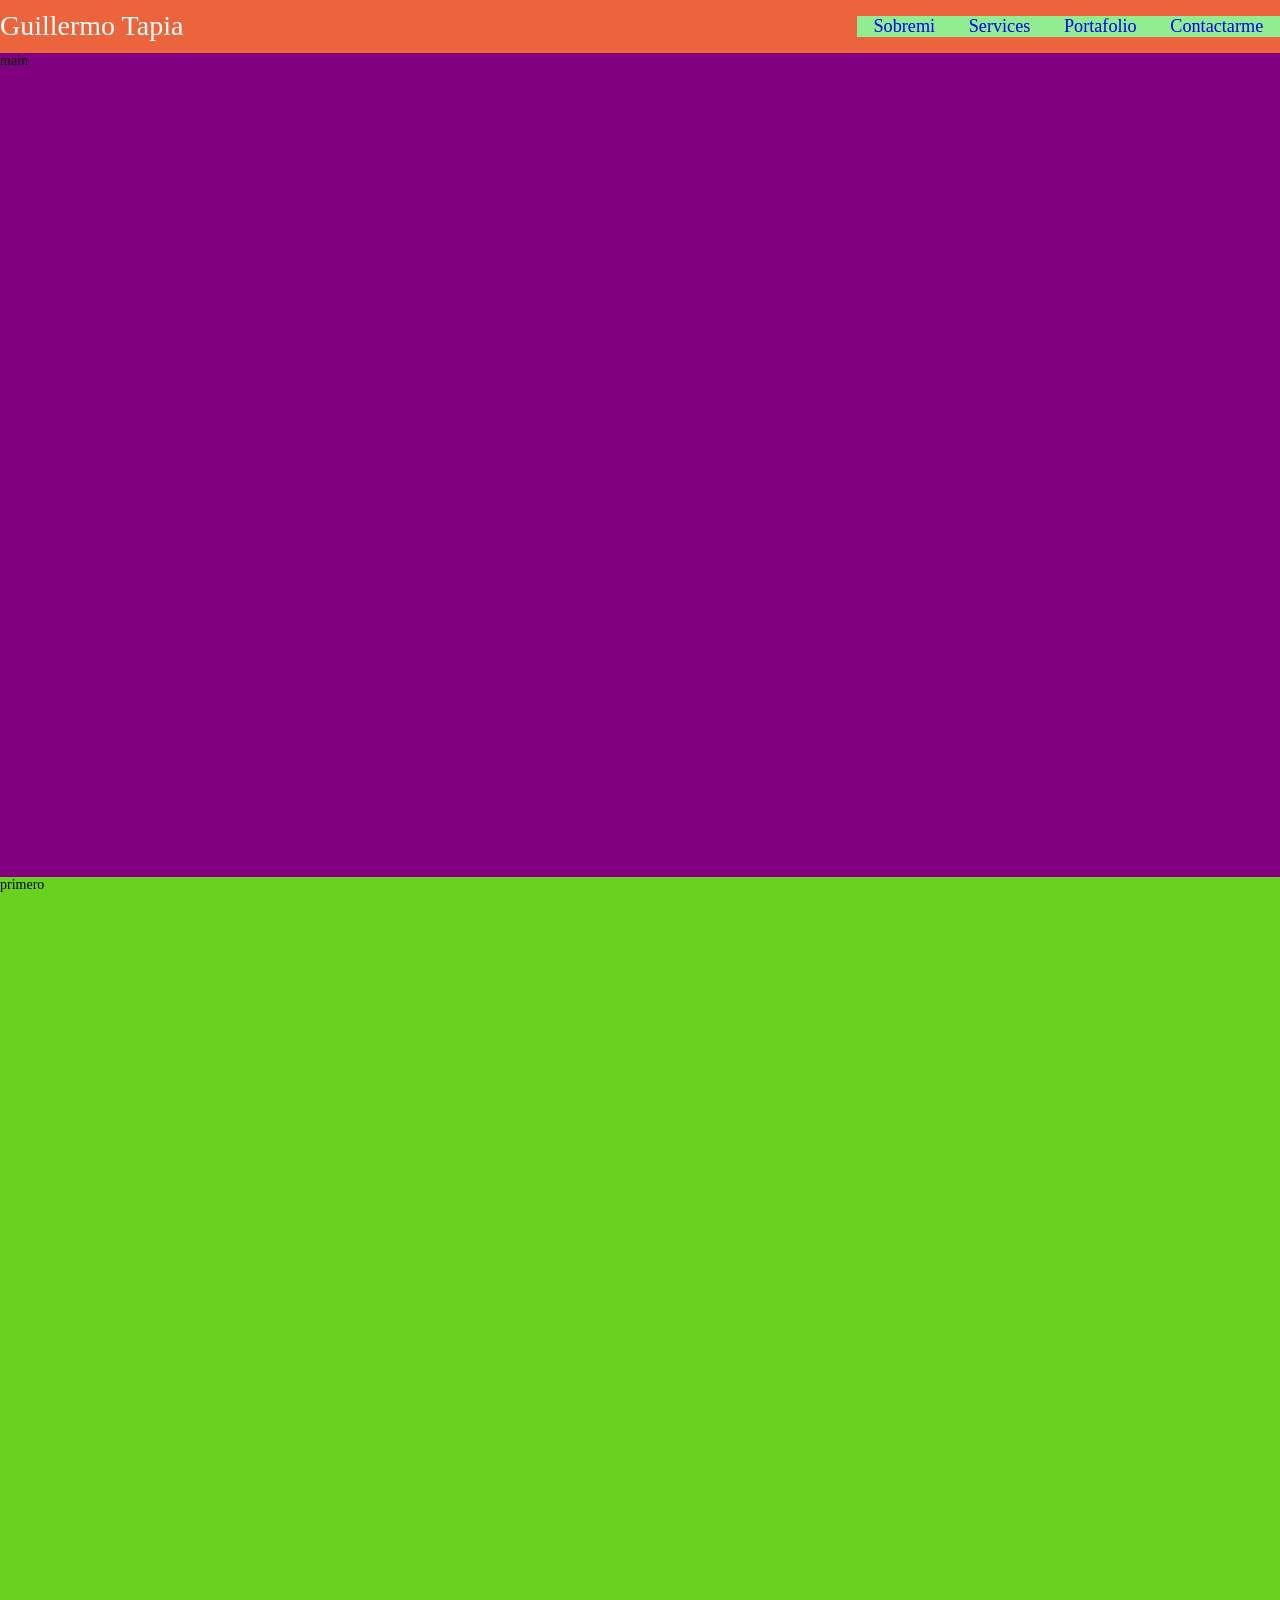
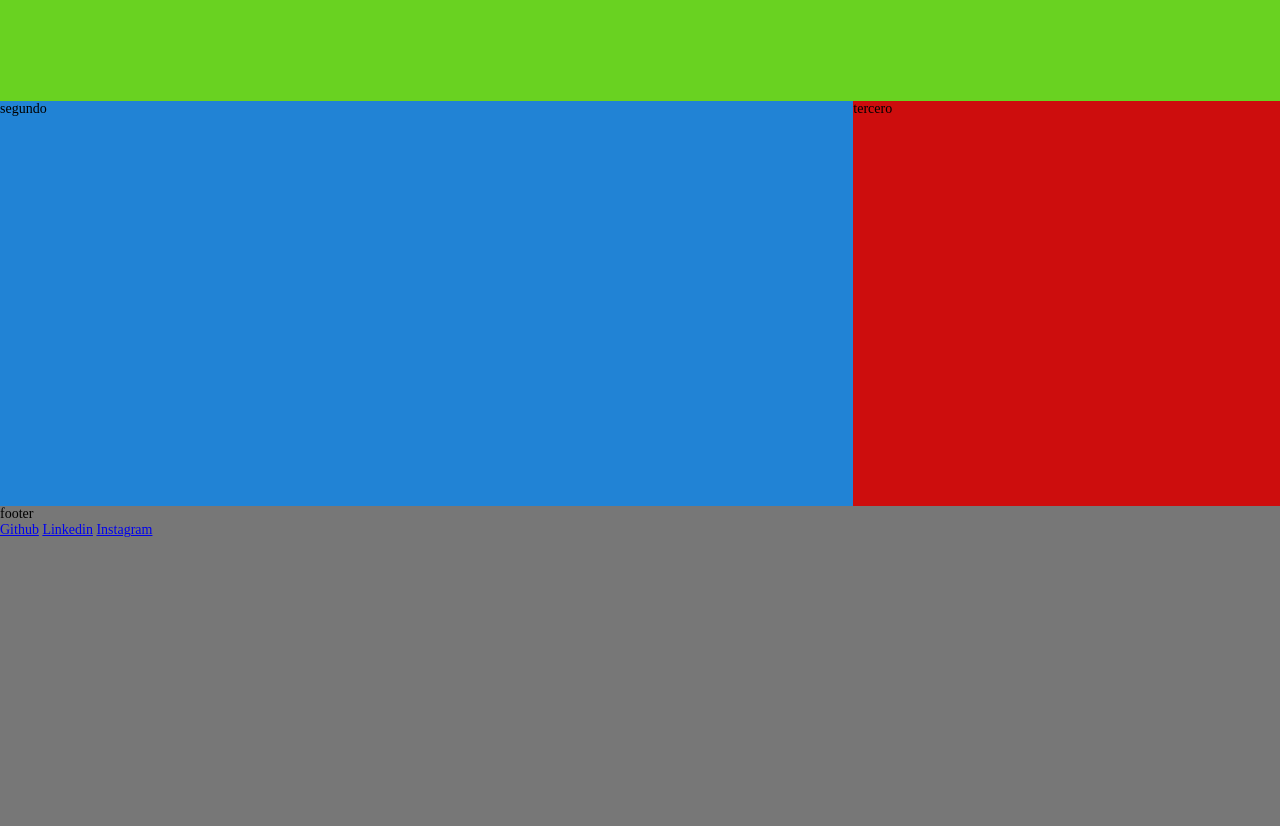
==== index.html @ e945a498 "base del proyecto con una medida de resposive" ====
<!DOCTYPE html>
<html lang="en">
<head>
    <meta charset="UTF-8">
    <meta name="viewport" content="width=device-width, initial-scale=1.0">
    <title>Document</title>
    <link rel="stylesheet" href="estilos.css">
    <link rel="stylesheet" href="https://cdnjs.cloudflare.com/ajax/libs/font-awesome/5.15.1/css/all.min.css">
</head>
<body>
    <div class="contenedor">

        <!--Header-->
        <div class="header general">
            <div class="header__logo">
                <a href="#" class="header__textologo">Guillermo Tapia</a>
            </div>

             <div class="header__toggleMenu">
                <i class="fas fa-bars"></i>
            </div>

            <ul class="header__enlaces">
                <li><a href="#Sobremi">Sobremi</a></li>
                <li><a href="#Services">Services</a></li>
                <li><a href="#Portafolio">Portafolio</a></li>
                <li><a href="#Contactarme">Contactarme</a></li>
            </ul>

          
        </div>
        
        <div class="sidebar" id="sidebar">
            <li><a href="#Sobremi"></a>Sobremi</li>
            <li><a href="#Services"></a>Services</li>
            <li><a href="#Portafolio"></a>Portafolio</li>
            <li><a href="#Contactarme"></a>Contactarme</li>
        </div>

        <!--Main-->
        <div class="main" id="Sobremi">
            main
            <section class="section1">
                <div class="section1__div1">

                </div>
            </section>
            <section class="section2"></section>
            <section class="section3"></section>
        </div>

        <div class="primero" id="Services">primero</div>
        <div class="segundo" id="Portafolio">segundo</div>
        <div class="tercero" id="Contactarme">tercero</div>

        <!--Footer-->
        <div class="footer general futer">
            footer
            <ul class="footer__redesSociales">
                <a href="#">Github</a>
                <a href="#">Linkedin</a>
                <a href="#">Instagram</a>
            </ul>
        </div>

    </div>
    <script src="main.js"></script>
</body>
</html>
---- estilos.css ----
*{
    padding:0;
    margin:0;
    box-sizing: border-box;
    font-size:14px;
}

:root{
    --color1: #0b528a;
    --color2: #dc3b0b ;
    --color3: #292423 ;
}

body{
    min-height:200vh;
    overflow-x: hidden;
    scroll-behavior: smooth;
    position:relative;
}

.contenedor{
    display:grid;
    grid-template-columns:repeat(3,1fr);
    grid-template-rows:3.75rem 91.6vh 91.6vh 45vh;
    /*grid-template-areas: 
    "hd hd hd hd hd hd"
    "mn mn mn mn mn mn"
    "fr fr sg sg tr tr"
    "ft ft ft ft ft ft";*/
    transition:.4s ease;
    position:relative;
}
/*........................Header..........................*/
.header{
    grid-column:1/8;
    background: #ec643b ;
   /*  grid-area:hd; */
    display: flex;
    align-items: center;
    justify-content: space-between;
    position:sticky;
    top:0;
    z-index:2000;
}

.header__logo{
    display: flex;
    align-items: center
}

.header__textologo{
   text-decoration:none;
   color:#fff;
   font-size:2rem;
}

.header__toggleMenu{
    display: flex;
    align-items:center;
    display: none;
} 

.header__enlaces{
    margin-left:5rem;
    background:lightgreen;
    display: flex;
   

}

.header__enlaces li{
    list-style: none;
   padding:0 1.2rem 0 1.2rem;

}

.header__enlaces a{
   text-decoration:none;
   font-size:1.3rem;
}



.header__toggleMenu i{
    font-size:2.34rem;
    

}
.sidebar{
    display:none;
}


/*..............main...............*/

.main{
   /* grid-area:mn; */
   background:purple;
   grid-column:1/4;
   position:relative;

}

.primero{
    /* grid-area:fr; */
    background: #69d221 ;
    grid-column:1/4;

}
.segundo{
   /*  grid-area: sg; */
    background: #2183d5;
    grid-column:1/3;


}
.tercero{
    /* grid-area: tr; */
    background: #cd0d0d ;
    grid-column:3/3;

}

/*........................Footer....................*/
.footer{
  /*   grid-area:ft; */
    background:#0008;
    grid-column:1/4;
    height:320px;
}

/*.................Tamaño 991px..............*/
@media (max-width: 768px){
.contenedor{
    display:grid;
    grid-template-columns:repeat(6,1fr);
    grid-template-rows:repeat(5,1fr);
}


.header__enlaces{
    display:none;
}

.header__enlaces li{
    transition:.3s ease-in;
}

.header__enlaces a{
   text-decoration:none;
   font-size:2rem;
   padding:2rem 0 2rem 0;
}

.header__toggleMenu{
    display: flex;
}

.sidebar{
    background:blue;
    z-index:2000;
    display:block;
    position:fixed;
    height:90%;
    top:2.43rem;
    width:0;
    font-size:2rem;
    transition:.3s ease-in;
    overflow:hidden;
}

.show{
    width:20rem;
}

.main{
    grid-column:1/8;
    
}
.primero{
    grid-column:1/8;
}
.segundo{
    grid-column:1/4;
}
.tercero{
    grid-column:4/8;
}

.footer{
    grid-column:1/8;
}

}
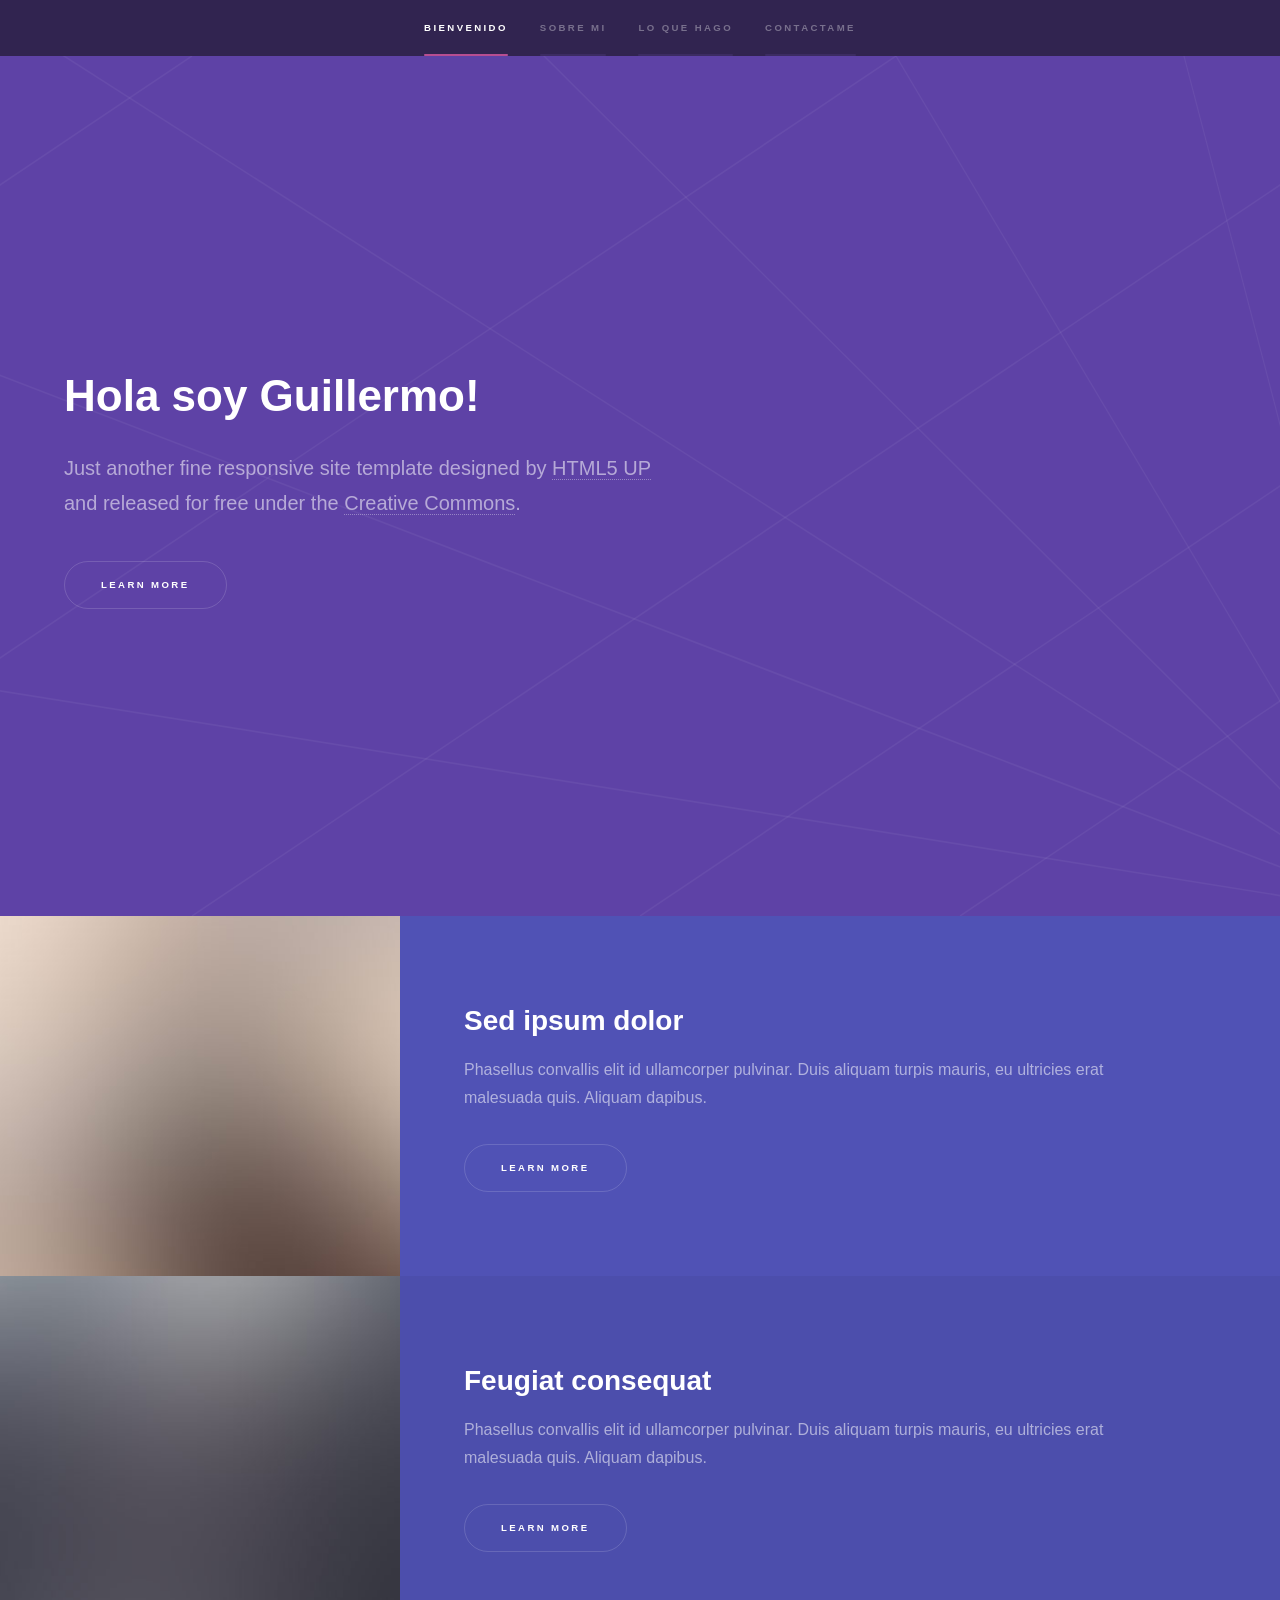
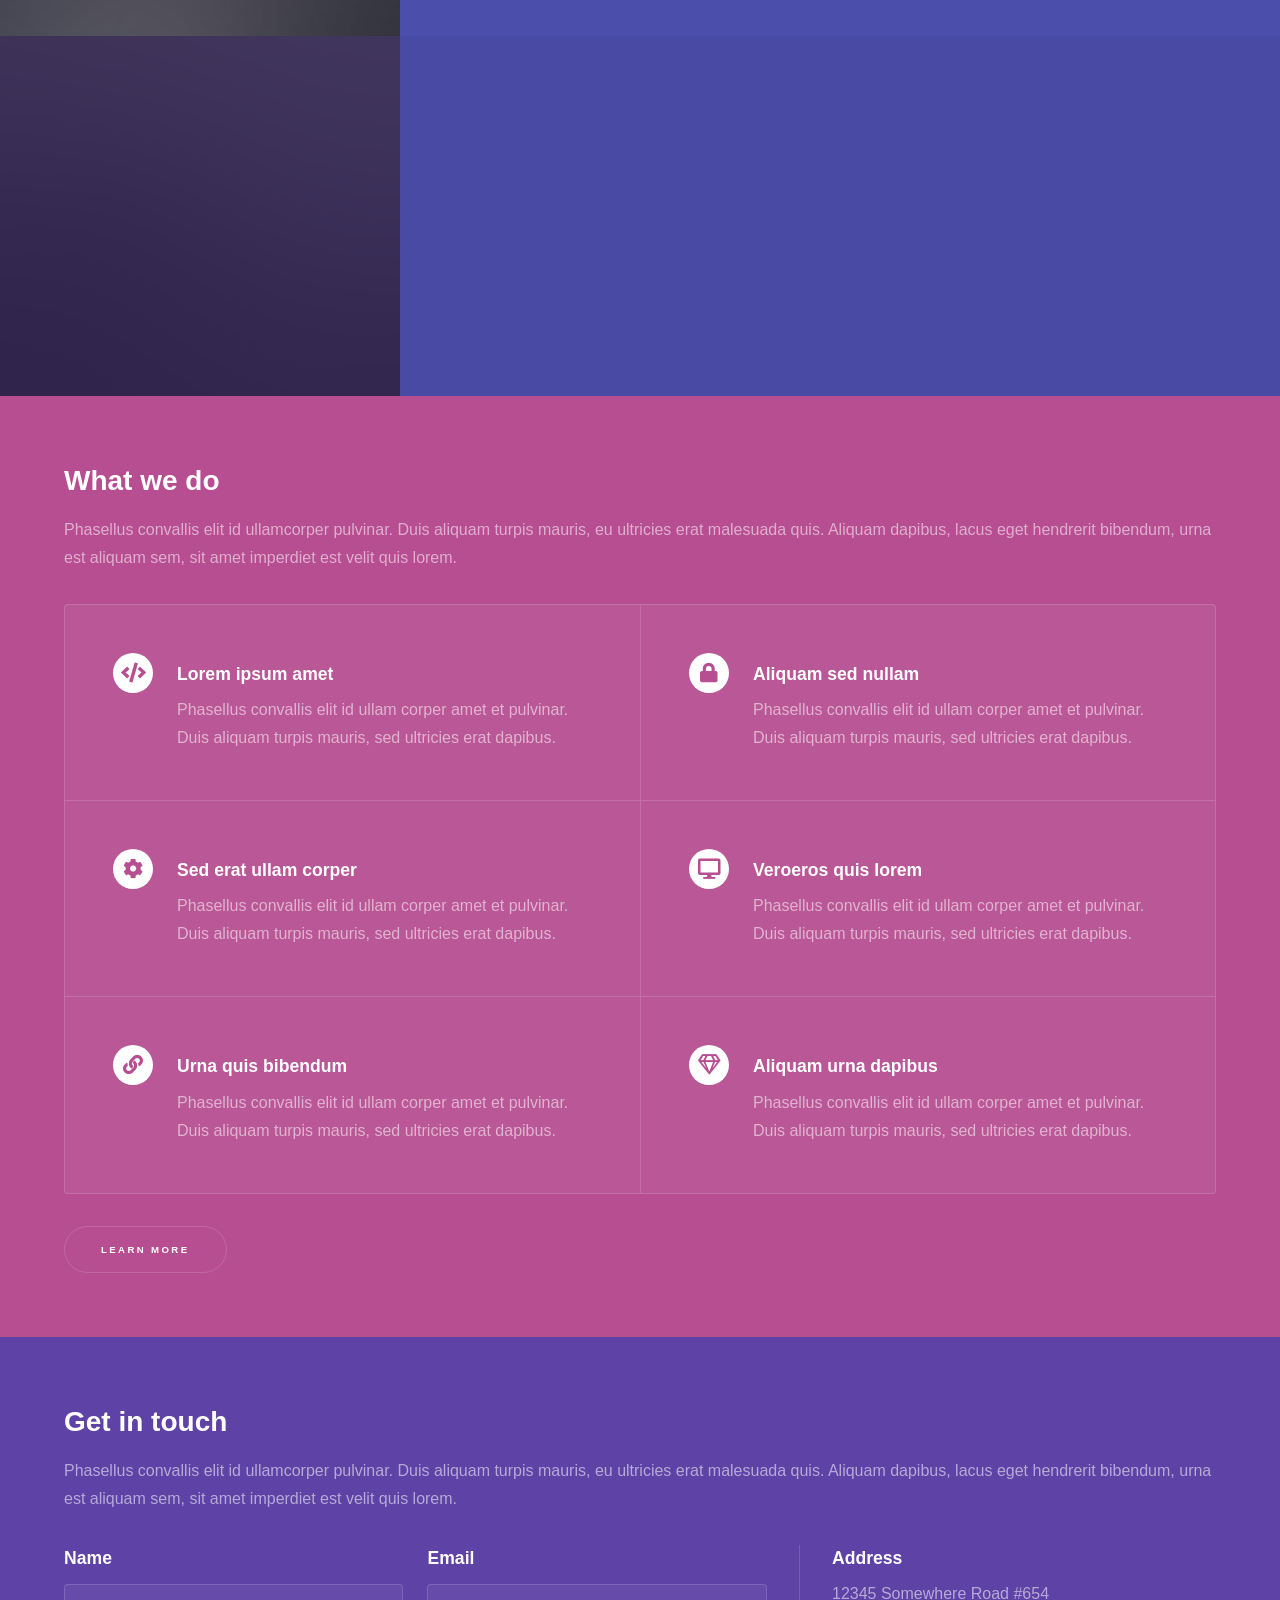
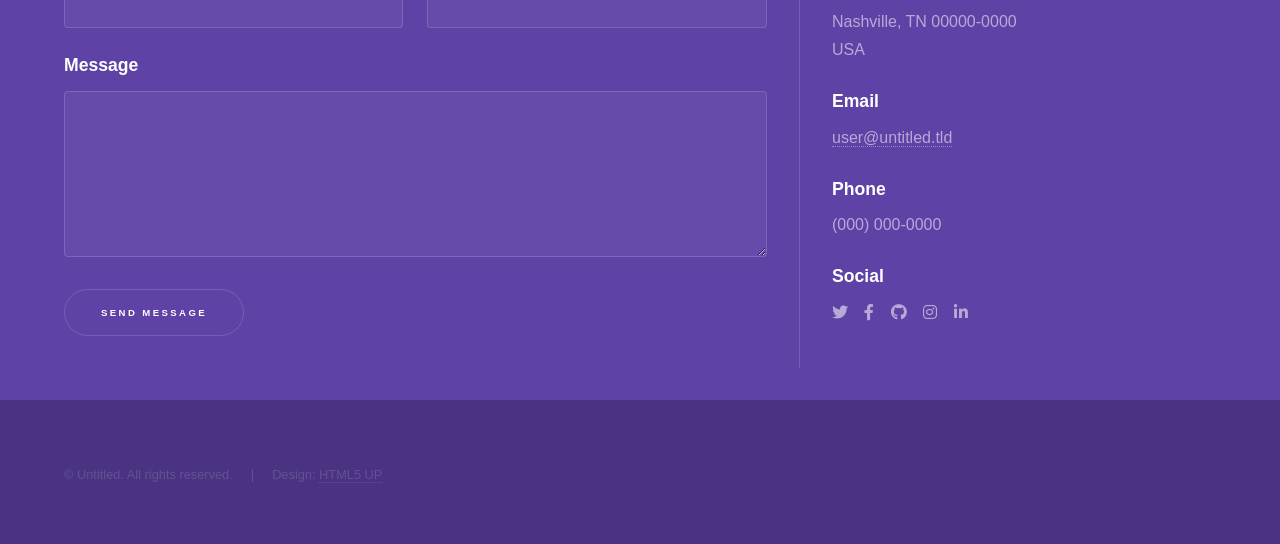
==== commit 0fd646a8: "Primer commit de portafolio" ====
--- a/index.html
+++ b/index.html
@@ -1,69 +1,209 @@
-<!DOCTYPE html>
-<html lang="en">
-<head>
-    <meta charset="UTF-8">
-    <meta name="viewport" content="width=device-width, initial-scale=1.0">
-    <title>Document</title>
-    <link rel="stylesheet" href="estilos.css">
-    <link rel="stylesheet" href="https://cdnjs.cloudflare.com/ajax/libs/font-awesome/5.15.1/css/all.min.css">
-</head>
-<body>
-    <div class="contenedor">
-
-        <!--Header-->
-        <div class="header general">
-            <div class="header__logo">
-                <a href="#" class="header__textologo">Guillermo Tapia</a>
-            </div>
-
-             <div class="header__toggleMenu">
-                <i class="fas fa-bars"></i>
-            </div>
-
-            <ul class="header__enlaces">
-                <li><a href="#Sobremi">Sobremi</a></li>
-                <li><a href="#Services">Services</a></li>
-                <li><a href="#Portafolio">Portafolio</a></li>
-                <li><a href="#Contactarme">Contactarme</a></li>
-            </ul>
-
-          
-        </div>
-        
-        <div class="sidebar" id="sidebar">
-            <li><a href="#Sobremi"></a>Sobremi</li>
-            <li><a href="#Services"></a>Services</li>
-            <li><a href="#Portafolio"></a>Portafolio</li>
-            <li><a href="#Contactarme"></a>Contactarme</li>
-        </div>
-
-        <!--Main-->
-        <div class="main" id="Sobremi">
-            main
-            <section class="section1">
-                <div class="section1__div1">
-
-                </div>
-            </section>
-            <section class="section2"></section>
-            <section class="section3"></section>
-        </div>
-
-        <div class="primero" id="Services">primero</div>
-        <div class="segundo" id="Portafolio">segundo</div>
-        <div class="tercero" id="Contactarme">tercero</div>
-
-        <!--Footer-->
-        <div class="footer general futer">
-            footer
-            <ul class="footer__redesSociales">
-                <a href="#">Github</a>
-                <a href="#">Linkedin</a>
-                <a href="#">Instagram</a>
-            </ul>
-        </div>
-
-    </div>
-    <script src="main.js"></script>
-</body>
+<!DOCTYPE HTML>
+<!--
+	Hyperspace by HTML5 UP
+	html5up.net | @ajlkn
+	Free for personal and commercial use under the CCA 3.0 license (html5up.net/license)
+-->
+<html>
+	<head>
+		<title>Guillermo Tapia Desauguste</title>
+		<meta charset="utf-8" />
+		<meta name="viewport" content="width=device-width, initial-scale=1, user-scalable=no" />
+		<link rel="stylesheet" href="assets/css/main.css" />
+		<noscript><link rel="stylesheet" href="assets/css/noscript.css" /></noscript>
+	</head>
+	<body class="is-preload">
+
+		<!-- Sidebar -->
+			<section id="sidebar">
+				<div class="inner">
+					<nav>
+						<ul>
+							<li><a href="#intro">Bienvenido</a></li>
+							<li><a href="#one">Sobre mi</a></li>
+							<li><a href="#two">Lo que hago</a></li>
+							<li><a href="#three">Contactame</a></li>
+						</ul>
+					</nav>
+				</div>
+			</section>
+
+		<!-- Wrapper -->
+			<div id="wrapper">
+
+				<!-- Intro -->
+					<section id="intro" class="wrapper style1 fullscreen fade-up">
+						<div class="inner">
+							<h1>Hola soy Guillermo!</h1>
+							<p>Just another fine responsive site template designed by <a href="http://html5up.net">HTML5 UP</a><br />
+							and released for free under the <a href="http://html5up.net/license">Creative Commons</a>.</p>
+							<ul class="actions">
+								<li><a href="#one" class="button scrolly">Learn more</a></li>
+							</ul>
+						</div>
+					</section>
+
+				<!-- One -->
+					<section id="one" class="wrapper style2 spotlights">
+						<section>
+							<a href="#" class="image"><img src="images/pic01.jpg" alt="" data-position="center center" /></a>
+							<div class="content">
+								<div class="inner">
+									<h2>Sed ipsum dolor</h2>
+									<p>Phasellus convallis elit id ullamcorper pulvinar. Duis aliquam turpis mauris, eu ultricies erat malesuada quis. Aliquam dapibus.</p>
+									<ul class="actions">
+										<li><a href="generic.html" class="button">Learn more</a></li>
+									</ul>
+								</div>
+							</div>
+						</section>
+						<section>
+							<a href="#" class="image"><img src="images/pic02.jpg" alt="" data-position="top center" /></a>
+							<div class="content">
+								<div class="inner">
+									<h2>Feugiat consequat</h2>
+									<p>Phasellus convallis elit id ullamcorper pulvinar. Duis aliquam turpis mauris, eu ultricies erat malesuada quis. Aliquam dapibus.</p>
+									<ul class="actions">
+										<li><a href="generic.html" class="button">Learn more</a></li>
+									</ul>
+								</div>
+							</div>
+						</section>
+						<section>
+							<a href="#" class="image"><img src="images/pic03.jpg" alt="" data-position="25% 25%" /></a>
+							<div class="content">
+								<div class="inner">
+									<h2>Ultricies aliquam</h2>
+									<p>Phasellus convallis elit id ullamcorper pulvinar. Duis aliquam turpis mauris, eu ultricies erat malesuada quis. Aliquam dapibus.</p>
+									<ul class="actions">
+										<li><a href="generic.html" class="button">Learn more</a></li>
+									</ul>
+								</div>
+							</div>
+						</section>
+					</section>
+
+				<!-- Two -->
+					<section id="two" class="wrapper style3 fade-up">
+						<div class="inner">
+							<h2>What we do</h2>
+							<p>Phasellus convallis elit id ullamcorper pulvinar. Duis aliquam turpis mauris, eu ultricies erat malesuada quis. Aliquam dapibus, lacus eget hendrerit bibendum, urna est aliquam sem, sit amet imperdiet est velit quis lorem.</p>
+							<div class="features">
+								<section>
+									<span class="icon solid major fa-code"></span>
+									<h3>Lorem ipsum amet</h3>
+									<p>Phasellus convallis elit id ullam corper amet et pulvinar. Duis aliquam turpis mauris, sed ultricies erat dapibus.</p>
+								</section>
+								<section>
+									<span class="icon solid major fa-lock"></span>
+									<h3>Aliquam sed nullam</h3>
+									<p>Phasellus convallis elit id ullam corper amet et pulvinar. Duis aliquam turpis mauris, sed ultricies erat dapibus.</p>
+								</section>
+								<section>
+									<span class="icon solid major fa-cog"></span>
+									<h3>Sed erat ullam corper</h3>
+									<p>Phasellus convallis elit id ullam corper amet et pulvinar. Duis aliquam turpis mauris, sed ultricies erat dapibus.</p>
+								</section>
+								<section>
+									<span class="icon solid major fa-desktop"></span>
+									<h3>Veroeros quis lorem</h3>
+									<p>Phasellus convallis elit id ullam corper amet et pulvinar. Duis aliquam turpis mauris, sed ultricies erat dapibus.</p>
+								</section>
+								<section>
+									<span class="icon solid major fa-link"></span>
+									<h3>Urna quis bibendum</h3>
+									<p>Phasellus convallis elit id ullam corper amet et pulvinar. Duis aliquam turpis mauris, sed ultricies erat dapibus.</p>
+								</section>
+								<section>
+									<span class="icon major fa-gem"></span>
+									<h3>Aliquam urna dapibus</h3>
+									<p>Phasellus convallis elit id ullam corper amet et pulvinar. Duis aliquam turpis mauris, sed ultricies erat dapibus.</p>
+								</section>
+							</div>
+							<ul class="actions">
+								<li><a href="generic.html" class="button">Learn more</a></li>
+							</ul>
+						</div>
+					</section>
+
+				<!-- Three -->
+					<section id="three" class="wrapper style1 fade-up">
+						<div class="inner">
+							<h2>Get in touch</h2>
+							<p>Phasellus convallis elit id ullamcorper pulvinar. Duis aliquam turpis mauris, eu ultricies erat malesuada quis. Aliquam dapibus, lacus eget hendrerit bibendum, urna est aliquam sem, sit amet imperdiet est velit quis lorem.</p>
+							<div class="split style1">
+								<section>
+									<form method="post" action="#">
+										<div class="fields">
+											<div class="field half">
+												<label for="name">Name</label>
+												<input type="text" name="name" id="name" />
+											</div>
+											<div class="field half">
+												<label for="email">Email</label>
+												<input type="text" name="email" id="email" />
+											</div>
+											<div class="field">
+												<label for="message">Message</label>
+												<textarea name="message" id="message" rows="5"></textarea>
+											</div>
+										</div>
+										<ul class="actions">
+											<li><a href="" class="button submit">Send Message</a></li>
+										</ul>
+									</form>
+								</section>
+								<section>
+									<ul class="contact">
+										<li>
+											<h3>Address</h3>
+											<span>12345 Somewhere Road #654<br />
+											Nashville, TN 00000-0000<br />
+											USA</span>
+										</li>
+										<li>
+											<h3>Email</h3>
+											<a href="#">user@untitled.tld</a>
+										</li>
+										<li>
+											<h3>Phone</h3>
+											<span>(000) 000-0000</span>
+										</li>
+										<li>
+											<h3>Social</h3>
+											<ul class="icons">
+												<li><a href="#" class="icon brands fa-twitter"><span class="label">Twitter</span></a></li>
+												<li><a href="#" class="icon brands fa-facebook-f"><span class="label">Facebook</span></a></li>
+												<li><a href="#" class="icon brands fa-github"><span class="label">GitHub</span></a></li>
+												<li><a href="#" class="icon brands fa-instagram"><span class="label">Instagram</span></a></li>
+												<li><a href="#" class="icon brands fa-linkedin-in"><span class="label">LinkedIn</span></a></li>
+											</ul>
+										</li>
+									</ul>
+								</section>
+							</div>
+						</div>
+					</section>
+
+			</div>
+
+		<!-- Footer -->
+			<footer id="footer" class="wrapper style1-alt">
+				<div class="inner">
+					<ul class="menu">
+						<li>&copy; Untitled. All rights reserved.</li><li>Design: <a href="http://html5up.net">HTML5 UP</a></li>
+					</ul>
+				</div>
+			</footer>
+
+		<!-- Scripts -->
+			<script src="assets/js/jquery.min.js"></script>
+			<script src="assets/js/jquery.scrollex.min.js"></script>
+			<script src="assets/js/jquery.scrolly.min.js"></script>
+			<script src="assets/js/browser.min.js"></script>
+			<script src="assets/js/breakpoints.min.js"></script>
+			<script src="assets/js/util.js"></script>
+			<script src="assets/js/main.js"></script>
+
+	</body>
 </html>
--- a/assets/css/main.css
+++ b/assets/css/main.css
@@ -0,0 +1,3909 @@
+@import url(fontawesome-all.min.css);
+
+/*
+	Hyperspace by HTML5 UP
+	html5up.net | @ajlkn
+	Free for personal and commercial use under the CCA 3.0 license (html5up.net/license)
+*/
+
+html, body, div, span, applet, object,
+iframe, h1, h2, h3, h4, h5, h6, p, blockquote,
+pre, a, abbr, acronym, address, big, cite,
+code, del, dfn, em, img, ins, kbd, q, s, samp,
+small, strike, strong, sub, sup, tt, var, b,
+u, i, center, dl, dt, dd, ol, ul, li, fieldset,
+form, label, legend, table, caption, tbody,
+tfoot, thead, tr, th, td, article, aside,
+canvas, details, embed, figure, figcaption,
+footer, header, hgroup, menu, nav, output, ruby,
+section, summary, time, mark, audio, video {
+	margin: 0;
+	padding: 0;
+	border: 0;
+	font-size: 100%;
+	font: inherit;
+	vertical-align: baseline;}
+
+article, aside, details, figcaption, figure,
+footer, header, hgroup, menu, nav, section {
+	display: block;}
+
+body {
+	line-height: 1;
+}
+
+ol, ul {
+	list-style: none;
+}
+
+blockquote, q {
+	quotes: none;
+}
+
+	blockquote:before, blockquote:after, q:before, q:after {
+		content: '';
+		content: none;
+	}
+
+table {
+	border-collapse: collapse;
+	border-spacing: 0;
+}
+
+body {
+	-webkit-text-size-adjust: none;
+}
+
+mark {
+	background-color: transparent;
+	color: inherit;
+}
+
+input::-moz-focus-inner {
+	border: 0;
+	padding: 0;
+}
+
+input, select, textarea {
+	-moz-appearance: none;
+	-webkit-appearance: none;
+	-ms-appearance: none;
+	appearance: none;
+}
+
+/* Basic */
+
+	@-ms-viewport {
+		width: device-width;
+	}
+
+	body {
+		-ms-overflow-style: scrollbar;
+	}
+
+	@media screen and (max-width: 480px) {
+
+		html, body {
+			min-width: 320px;
+		}
+
+	}
+
+	html {
+		box-sizing: border-box;
+	}
+
+	*, *:before, *:after {
+		box-sizing: inherit;
+	}
+
+	body {
+		background: #312450;
+	}
+
+		body.is-preload *, body.is-preload *:before, body.is-preload *:after {
+			-moz-animation: none !important;
+			-webkit-animation: none !important;
+			-ms-animation: none !important;
+			animation: none !important;
+			-moz-transition: none !important;
+			-webkit-transition: none !important;
+			-ms-transition: none !important;
+			transition: none !important;
+		}
+
+/* Type */
+
+	body, input, select, textarea {
+		color: rgba(255, 255, 255, 0.55);
+		font-family: Arial, Helvetica, sans-serif;
+		font-size: 16.5pt;
+		font-weight: normal;
+		line-height: 1.75;
+	}
+
+		@media screen and (max-width: 1680px) {
+
+			body, input, select, textarea {
+				font-size: 13pt;
+			}
+
+		}
+
+		@media screen and (max-width: 1280px) {
+
+			body, input, select, textarea {
+				font-size: 12pt;
+			}
+
+		}
+
+		@media screen and (max-width: 360px) {
+
+			body, input, select, textarea {
+				font-size: 11pt;
+			}
+
+		}
+
+	a {
+		-moz-transition: color 0.2s ease, border-bottom-color 0.2s ease;
+		-webkit-transition: color 0.2s ease, border-bottom-color 0.2s ease;
+		-ms-transition: color 0.2s ease, border-bottom-color 0.2s ease;
+		transition: color 0.2s ease, border-bottom-color 0.2s ease;
+		border-bottom: dotted 1px rgba(255, 255, 255, 0.35);
+		color: inherit;
+		text-decoration: none;
+	}
+
+		a:hover {
+			border-bottom-color: transparent;
+			color: #ffffff;
+		}
+
+	strong, b {
+		color: #ffffff;
+		font-weight: bold;
+	}
+
+	em, i {
+		font-style: italic;
+	}
+
+	p {
+		margin: 0 0 2em 0;
+	}
+
+	h1, h2, h3, h4, h5, h6 {
+		color: #ffffff;
+		font-weight: bold;
+		line-height: 1.5;
+		margin: 0 0 0.5em 0;
+	}
+
+		h1 a, h2 a, h3 a, h4 a, h5 a, h6 a {
+			color: inherit;
+			text-decoration: none;
+		}
+
+	h1 {
+		font-size: 2.75em;
+	}
+
+		h1.major {
+			margin: 0 0 1.3em 0;
+			position: relative;
+			padding-bottom: 0.35em;
+		}
+
+			h1.major:after {
+				background-image: -moz-linear-gradient(to right, #5e42a6, #b74e91);
+				background-image: -webkit-linear-gradient(to right, #5e42a6, #b74e91);
+				background-image: -ms-linear-gradient(to right, #5e42a6, #b74e91);
+				background-image: linear-gradient(to right, #5e42a6, #b74e91);
+				-moz-transition: max-width 0.2s ease;
+				-webkit-transition: max-width 0.2s ease;
+				-ms-transition: max-width 0.2s ease;
+				transition: max-width 0.2s ease;
+				border-radius: 0.2em;
+				bottom: 0;
+				content: '';
+				height: 0.05em;
+				position: absolute;
+				right: 0;
+				width: 100%;
+			}
+
+	h2 {
+		font-size: 1.75em;
+	}
+
+	h3 {
+		font-size: 1.1em;
+	}
+
+	h4 {
+		font-size: 1em;
+	}
+
+	h5 {
+		font-size: 0.8em;
+	}
+
+	h6 {
+		font-size: 0.6em;
+	}
+
+	@media screen and (max-width: 736px) {
+
+		h1 {
+			font-size: 2em;
+		}
+
+		h2 {
+			font-size: 1.25em;
+		}
+
+		h3 {
+			font-size: 1em;
+		}
+
+		h4 {
+			font-size: 0.8em;
+		}
+
+		h5 {
+			font-size: 0.6em;
+		}
+
+		h6 {
+			font-size: 0.6em;
+		}
+
+	}
+
+	sub {
+		font-size: 0.8em;
+		position: relative;
+		top: 0.5em;
+	}
+
+	sup {
+		font-size: 0.8em;
+		position: relative;
+		top: -0.5em;
+	}
+
+	blockquote {
+		border-left: solid 4px rgba(255, 255, 255, 0.15);
+		font-style: italic;
+		margin: 0 0 2em 0;
+		padding: 0.5em 0 0.5em 2em;
+	}
+
+	code {
+		background: rgba(255, 255, 255, 0.05);
+		border-radius: 0.25em;
+		border: solid 1px rgba(255, 255, 255, 0.15);
+		font-family: "Courier New", monospace;
+		font-size: 0.9em;
+		margin: 0 0.25em;
+		padding: 0.25em 0.65em;
+	}
+
+	pre {
+		-webkit-overflow-scrolling: touch;
+		font-family: "Courier New", monospace;
+		font-size: 0.9em;
+		margin: 0 0 2em 0;
+	}
+
+		pre code {
+			display: block;
+			line-height: 1.75em;
+			padding: 1em 1.5em;
+			overflow-x: auto;
+		}
+
+	hr {
+		border: 0;
+		border-bottom: solid 1px rgba(255, 255, 255, 0.15);
+		margin: 2em 0;
+	}
+
+		hr.major {
+			margin: 3em 0;
+		}
+
+	.align-left {
+		text-align: left;
+	}
+
+	.align-center {
+		text-align: center;
+	}
+
+	.align-right {
+		text-align: right;
+	}
+
+/* Row */
+
+	.row {
+		display: flex;
+		flex-wrap: wrap;
+		box-sizing: border-box;
+		align-items: stretch;
+	}
+
+		.row > * {
+			box-sizing: border-box;
+		}
+
+		.row.gtr-uniform > * > :last-child {
+			margin-bottom: 0;
+		}
+
+		.row.aln-left {
+			justify-content: flex-start;
+		}
+
+		.row.aln-center {
+			justify-content: center;
+		}
+
+		.row.aln-right {
+			justify-content: flex-end;
+		}
+
+		.row.aln-top {
+			align-items: flex-start;
+		}
+
+		.row.aln-middle {
+			align-items: center;
+		}
+
+		.row.aln-bottom {
+			align-items: flex-end;
+		}
+
+		.row > .imp {
+			order: -1;
+		}
+
+		.row > .col-1 {
+			width: 8.33333%;
+		}
+
+		.row > .off-1 {
+			margin-left: 8.33333%;
+		}
+
+		.row > .col-2 {
+			width: 16.66667%;
+		}
+
+		.row > .off-2 {
+			margin-left: 16.66667%;
+		}
+
+		.row > .col-3 {
+			width: 25%;
+		}
+
+		.row > .off-3 {
+			margin-left: 25%;
+		}
+
+		.row > .col-4 {
+			width: 33.33333%;
+		}
+
+		.row > .off-4 {
+			margin-left: 33.33333%;
+		}
+
+		.row > .col-5 {
+			width: 41.66667%;
+		}
+
+		.row > .off-5 {
+			margin-left: 41.66667%;
+		}
+
+		.row > .col-6 {
+			width: 50%;
+		}
+
+		.row > .off-6 {
+			margin-left: 50%;
+		}
+
+		.row > .col-7 {
+			width: 58.33333%;
+		}
+
+		.row > .off-7 {
+			margin-left: 58.33333%;
+		}
+
+		.row > .col-8 {
+			width: 66.66667%;
+		}
+
+		.row > .off-8 {
+			margin-left: 66.66667%;
+		}
+
+		.row > .col-9 {
+			width: 75%;
+		}
+
+		.row > .off-9 {
+			margin-left: 75%;
+		}
+
+		.row > .col-10 {
+			width: 83.33333%;
+		}
+
+		.row > .off-10 {
+			margin-left: 83.33333%;
+		}
+
+		.row > .col-11 {
+			width: 91.66667%;
+		}
+
+		.row > .off-11 {
+			margin-left: 91.66667%;
+		}
+
+		.row > .col-12 {
+			width: 100%;
+		}
+
+		.row > .off-12 {
+			margin-left: 100%;
+		}
+
+		.row.gtr-0 {
+			margin-top: 0;
+			margin-left: 0em;
+		}
+
+			.row.gtr-0 > * {
+				padding: 0 0 0 0em;
+			}
+
+			.row.gtr-0.gtr-uniform {
+				margin-top: 0em;
+			}
+
+				.row.gtr-0.gtr-uniform > * {
+					padding-top: 0em;
+				}
+
+		.row.gtr-25 {
+			margin-top: 0;
+			margin-left: -0.375em;
+		}
+
+			.row.gtr-25 > * {
+				padding: 0 0 0 0.375em;
+			}
+
+			.row.gtr-25.gtr-uniform {
+				margin-top: -0.375em;
+			}
+
+				.row.gtr-25.gtr-uniform > * {
+					padding-top: 0.375em;
+				}
+
+		.row.gtr-50 {
+			margin-top: 0;
+			margin-left: -0.75em;
+		}
+
+			.row.gtr-50 > * {
+				padding: 0 0 0 0.75em;
+			}
+
+			.row.gtr-50.gtr-uniform {
+				margin-top: -0.75em;
+			}
+
+				.row.gtr-50.gtr-uniform > * {
+					padding-top: 0.75em;
+				}
+
+		.row {
+			margin-top: 0;
+			margin-left: -1.5em;
+		}
+
+			.row > * {
+				padding: 0 0 0 1.5em;
+			}
+
+			.row.gtr-uniform {
+				margin-top: -1.5em;
+			}
+
+				.row.gtr-uniform > * {
+					padding-top: 1.5em;
+				}
+
+		.row.gtr-150 {
+			margin-top: 0;
+			margin-left: -2.25em;
+		}
+
+			.row.gtr-150 > * {
+				padding: 0 0 0 2.25em;
+			}
+
+			.row.gtr-150.gtr-uniform {
+				margin-top: -2.25em;
+			}
+
+				.row.gtr-150.gtr-uniform > * {
+					padding-top: 2.25em;
+				}
+
+		.row.gtr-200 {
+			margin-top: 0;
+			margin-left: -3em;
+		}
+
+			.row.gtr-200 > * {
+				padding: 0 0 0 3em;
+			}
+
+			.row.gtr-200.gtr-uniform {
+				margin-top: -3em;
+			}
+
+				.row.gtr-200.gtr-uniform > * {
+					padding-top: 3em;
+				}
+
+		@media screen and (max-width: 1680px) {
+
+			.row {
+				display: flex;
+				flex-wrap: wrap;
+				box-sizing: border-box;
+				align-items: stretch;
+			}
+
+				.row > * {
+					box-sizing: border-box;
+				}
+
+				.row.gtr-uniform > * > :last-child {
+					margin-bottom: 0;
+				}
+
+				.row.aln-left {
+					justify-content: flex-start;
+				}
+
+				.row.aln-center {
+					justify-content: center;
+				}
+
+				.row.aln-right {
+					justify-content: flex-end;
+				}
+
+				.row.aln-top {
+					align-items: flex-start;
+				}
+
+				.row.aln-middle {
+					align-items: center;
+				}
+
+				.row.aln-bottom {
+					align-items: flex-end;
+				}
+
+				.row > .imp-xlarge {
+					order: -1;
+				}
+
+				.row > .col-1-xlarge {
+					width: 8.33333%;
+				}
+
+				.row > .off-1-xlarge {
+					margin-left: 8.33333%;
+				}
+
+				.row > .col-2-xlarge {
+					width: 16.66667%;
+				}
+
+				.row > .off-2-xlarge {
+					margin-left: 16.66667%;
+				}
+
+				.row > .col-3-xlarge {
+					width: 25%;
+				}
+
+				.row > .off-3-xlarge {
+					margin-left: 25%;
+				}
+
+				.row > .col-4-xlarge {
+					width: 33.33333%;
+				}
+
+				.row > .off-4-xlarge {
+					margin-left: 33.33333%;
+				}
+
+				.row > .col-5-xlarge {
+					width: 41.66667%;
+				}
+
+				.row > .off-5-xlarge {
+					margin-left: 41.66667%;
+				}
+
+				.row > .col-6-xlarge {
+					width: 50%;
+				}
+
+				.row > .off-6-xlarge {
+					margin-left: 50%;
+				}
+
+				.row > .col-7-xlarge {
+					width: 58.33333%;
+				}
+
+				.row > .off-7-xlarge {
+					margin-left: 58.33333%;
+				}
+
+				.row > .col-8-xlarge {
+					width: 66.66667%;
+				}
+
+				.row > .off-8-xlarge {
+					margin-left: 66.66667%;
+				}
+
+				.row > .col-9-xlarge {
+					width: 75%;
+				}
+
+				.row > .off-9-xlarge {
+					margin-left: 75%;
+				}
+
+				.row > .col-10-xlarge {
+					width: 83.33333%;
+				}
+
+				.row > .off-10-xlarge {
+					margin-left: 83.33333%;
+				}
+
+				.row > .col-11-xlarge {
+					width: 91.66667%;
+				}
+
+				.row > .off-11-xlarge {
+					margin-left: 91.66667%;
+				}
+
+				.row > .col-12-xlarge {
+					width: 100%;
+				}
+
+				.row > .off-12-xlarge {
+					margin-left: 100%;
+				}
+
+				.row.gtr-0 {
+					margin-top: 0;
+					margin-left: 0em;
+				}
+
+					.row.gtr-0 > * {
+						padding: 0 0 0 0em;
+					}
+
+					.row.gtr-0.gtr-uniform {
+						margin-top: 0em;
+					}
+
+						.row.gtr-0.gtr-uniform > * {
+							padding-top: 0em;
+						}
+
+				.row.gtr-25 {
+					margin-top: 0;
+					margin-left: -0.375em;
+				}
+
+					.row.gtr-25 > * {
+						padding: 0 0 0 0.375em;
+					}
+
+					.row.gtr-25.gtr-uniform {
+						margin-top: -0.375em;
+					}
+
+						.row.gtr-25.gtr-uniform > * {
+							padding-top: 0.375em;
+						}
+
+				.row.gtr-50 {
+					margin-top: 0;
+					margin-left: -0.75em;
+				}
+
+					.row.gtr-50 > * {
+						padding: 0 0 0 0.75em;
+					}
+
+					.row.gtr-50.gtr-uniform {
+						margin-top: -0.75em;
+					}
+
+						.row.gtr-50.gtr-uniform > * {
+							padding-top: 0.75em;
+						}
+
+				.row {
+					margin-top: 0;
+					margin-left: -1.5em;
+				}
+
+					.row > * {
+						padding: 0 0 0 1.5em;
+					}
+
+					.row.gtr-uniform {
+						margin-top: -1.5em;
+					}
+
+						.row.gtr-uniform > * {
+							padding-top: 1.5em;
+						}
+
+				.row.gtr-150 {
+					margin-top: 0;
+					margin-left: -2.25em;
+				}
+
+					.row.gtr-150 > * {
+						padding: 0 0 0 2.25em;
+					}
+
+					.row.gtr-150.gtr-uniform {
+						margin-top: -2.25em;
+					}
+
+						.row.gtr-150.gtr-uniform > * {
+							padding-top: 2.25em;
+						}
+
+				.row.gtr-200 {
+					margin-top: 0;
+					margin-left: -3em;
+				}
+
+					.row.gtr-200 > * {
+						padding: 0 0 0 3em;
+					}
+
+					.row.gtr-200.gtr-uniform {
+						margin-top: -3em;
+					}
+
+						.row.gtr-200.gtr-uniform > * {
+							padding-top: 3em;
+						}
+
+		}
+
+		@media screen and (max-width: 1280px) {
+
+			.row {
+				display: flex;
+				flex-wrap: wrap;
+				box-sizing: border-box;
+				align-items: stretch;
+			}
+
+				.row > * {
+					box-sizing: border-box;
+				}
+
+				.row.gtr-uniform > * > :last-child {
+					margin-bottom: 0;
+				}
+
+				.row.aln-left {
+					justify-content: flex-start;
+				}
+
+				.row.aln-center {
+					justify-content: center;
+				}
+
+				.row.aln-right {
+					justify-content: flex-end;
+				}
+
+				.row.aln-top {
+					align-items: flex-start;
+				}
+
+				.row.aln-middle {
+					align-items: center;
+				}
+
+				.row.aln-bottom {
+					align-items: flex-end;
+				}
+
+				.row > .imp-large {
+					order: -1;
+				}
+
+				.row > .col-1-large {
+					width: 8.33333%;
+				}
+
+				.row > .off-1-large {
+					margin-left: 8.33333%;
+				}
+
+				.row > .col-2-large {
+					width: 16.66667%;
+				}
+
+				.row > .off-2-large {
+					margin-left: 16.66667%;
+				}
+
+				.row > .col-3-large {
+					width: 25%;
+				}
+
+				.row > .off-3-large {
+					margin-left: 25%;
+				}
+
+				.row > .col-4-large {
+					width: 33.33333%;
+				}
+
+				.row > .off-4-large {
+					margin-left: 33.33333%;
+				}
+
+				.row > .col-5-large {
+					width: 41.66667%;
+				}
+
+				.row > .off-5-large {
+					margin-left: 41.66667%;
+				}
+
+				.row > .col-6-large {
+					width: 50%;
+				}
+
+				.row > .off-6-large {
+					margin-left: 50%;
+				}
+
+				.row > .col-7-large {
+					width: 58.33333%;
+				}
+
+				.row > .off-7-large {
+					margin-left: 58.33333%;
+				}
+
+				.row > .col-8-large {
+					width: 66.66667%;
+				}
+
+				.row > .off-8-large {
+					margin-left: 66.66667%;
+				}
+
+				.row > .col-9-large {
+					width: 75%;
+				}
+
+				.row > .off-9-large {
+					margin-left: 75%;
+				}
+
+				.row > .col-10-large {
+					width: 83.33333%;
+				}
+
+				.row > .off-10-large {
+					margin-left: 83.33333%;
+				}
+
+				.row > .col-11-large {
+					width: 91.66667%;
+				}
+
+				.row > .off-11-large {
+					margin-left: 91.66667%;
+				}
+
+				.row > .col-12-large {
+					width: 100%;
+				}
+
+				.row > .off-12-large {
+					margin-left: 100%;
+				}
+
+				.row.gtr-0 {
+					margin-top: 0;
+					margin-left: 0em;
+				}
+
+					.row.gtr-0 > * {
+						padding: 0 0 0 0em;
+					}
+
+					.row.gtr-0.gtr-uniform {
+						margin-top: 0em;
+					}
+
+						.row.gtr-0.gtr-uniform > * {
+							padding-top: 0em;
+						}
+
+				.row.gtr-25 {
+					margin-top: 0;
+					margin-left: -0.375em;
+				}
+
+					.row.gtr-25 > * {
+						padding: 0 0 0 0.375em;
+					}
+
+					.row.gtr-25.gtr-uniform {
+						margin-top: -0.375em;
+					}
+
+						.row.gtr-25.gtr-uniform > * {
+							padding-top: 0.375em;
+						}
+
+				.row.gtr-50 {
+					margin-top: 0;
+					margin-left: -0.75em;
+				}
+
+					.row.gtr-50 > * {
+						padding: 0 0 0 0.75em;
+					}
+
+					.row.gtr-50.gtr-uniform {
+						margin-top: -0.75em;
+					}
+
+						.row.gtr-50.gtr-uniform > * {
+							padding-top: 0.75em;
+						}
+
+				.row {
+					margin-top: 0;
+					margin-left: -1.5em;
+				}
+
+					.row > * {
+						padding: 0 0 0 1.5em;
+					}
+
+					.row.gtr-uniform {
+						margin-top: -1.5em;
+					}
+
+						.row.gtr-uniform > * {
+							padding-top: 1.5em;
+						}
+
+				.row.gtr-150 {
+					margin-top: 0;
+					margin-left: -2.25em;
+				}
+
+					.row.gtr-150 > * {
+						padding: 0 0 0 2.25em;
+					}
+
+					.row.gtr-150.gtr-uniform {
+						margin-top: -2.25em;
+					}
+
+						.row.gtr-150.gtr-uniform > * {
+							padding-top: 2.25em;
+						}
+
+				.row.gtr-200 {
+					margin-top: 0;
+					margin-left: -3em;
+				}
+
+					.row.gtr-200 > * {
+						padding: 0 0 0 3em;
+					}
+
+					.row.gtr-200.gtr-uniform {
+						margin-top: -3em;
+					}
+
+						.row.gtr-200.gtr-uniform > * {
+							padding-top: 3em;
+						}
+
+		}
+
+		@media screen and (max-width: 980px) {
+
+			.row {
+				display: flex;
+				flex-wrap: wrap;
+				box-sizing: border-box;
+				align-items: stretch;
+			}
+
+				.row > * {
+					box-sizing: border-box;
+				}
+
+				.row.gtr-uniform > * > :last-child {
+					margin-bottom: 0;
+				}
+
+				.row.aln-left {
+					justify-content: flex-start;
+				}
+
+				.row.aln-center {
+					justify-content: center;
+				}
+
+				.row.aln-right {
+					justify-content: flex-end;
+				}
+
+				.row.aln-top {
+					align-items: flex-start;
+				}
+
+				.row.aln-middle {
+					align-items: center;
+				}
+
+				.row.aln-bottom {
+					align-items: flex-end;
+				}
+
+				.row > .imp-medium {
+					order: -1;
+				}
+
+				.row > .col-1-medium {
+					width: 8.33333%;
+				}
+
+				.row > .off-1-medium {
+					margin-left: 8.33333%;
+				}
+
+				.row > .col-2-medium {
+					width: 16.66667%;
+				}
+
+				.row > .off-2-medium {
+					margin-left: 16.66667%;
+				}
+
+				.row > .col-3-medium {
+					width: 25%;
+				}
+
+				.row > .off-3-medium {
+					margin-left: 25%;
+				}
+
+				.row > .col-4-medium {
+					width: 33.33333%;
+				}
+
+				.row > .off-4-medium {
+					margin-left: 33.33333%;
+				}
+
+				.row > .col-5-medium {
+					width: 41.66667%;
+				}
+
+				.row > .off-5-medium {
+					margin-left: 41.66667%;
+				}
+
+				.row > .col-6-medium {
+					width: 50%;
+				}
+
+				.row > .off-6-medium {
+					margin-left: 50%;
+				}
+
+				.row > .col-7-medium {
+					width: 58.33333%;
+				}
+
+				.row > .off-7-medium {
+					margin-left: 58.33333%;
+				}
+
+				.row > .col-8-medium {
+					width: 66.66667%;
+				}
+
+				.row > .off-8-medium {
+					margin-left: 66.66667%;
+				}
+
+				.row > .col-9-medium {
+					width: 75%;
+				}
+
+				.row > .off-9-medium {
+					margin-left: 75%;
+				}
+
+				.row > .col-10-medium {
+					width: 83.33333%;
+				}
+
+				.row > .off-10-medium {
+					margin-left: 83.33333%;
+				}
+
+				.row > .col-11-medium {
+					width: 91.66667%;
+				}
+
+				.row > .off-11-medium {
+					margin-left: 91.66667%;
+				}
+
+				.row > .col-12-medium {
+					width: 100%;
+				}
+
+				.row > .off-12-medium {
+					margin-left: 100%;
+				}
+
+				.row.gtr-0 {
+					margin-top: 0;
+					margin-left: 0em;
+				}
+
+					.row.gtr-0 > * {
+						padding: 0 0 0 0em;
+					}
+
+					.row.gtr-0.gtr-uniform {
+						margin-top: 0em;
+					}
+
+						.row.gtr-0.gtr-uniform > * {
+							padding-top: 0em;
+						}
+
+				.row.gtr-25 {
+					margin-top: 0;
+					margin-left: -0.375em;
+				}
+
+					.row.gtr-25 > * {
+						padding: 0 0 0 0.375em;
+					}
+
+					.row.gtr-25.gtr-uniform {
+						margin-top: -0.375em;
+					}
+
+						.row.gtr-25.gtr-uniform > * {
+							padding-top: 0.375em;
+						}
+
+				.row.gtr-50 {
+					margin-top: 0;
+					margin-left: -0.75em;
+				}
+
+					.row.gtr-50 > * {
+						padding: 0 0 0 0.75em;
+					}
+
+					.row.gtr-50.gtr-uniform {
+						margin-top: -0.75em;
+					}
+
+						.row.gtr-50.gtr-uniform > * {
+							padding-top: 0.75em;
+						}
+
+				.row {
+					margin-top: 0;
+					margin-left: -1.5em;
+				}
+
+					.row > * {
+						padding: 0 0 0 1.5em;
+					}
+
+					.row.gtr-uniform {
+						margin-top: -1.5em;
+					}
+
+						.row.gtr-uniform > * {
+							padding-top: 1.5em;
+						}
+
+				.row.gtr-150 {
+					margin-top: 0;
+					margin-left: -2.25em;
+				}
+
+					.row.gtr-150 > * {
+						padding: 0 0 0 2.25em;
+					}
+
+					.row.gtr-150.gtr-uniform {
+						margin-top: -2.25em;
+					}
+
+						.row.gtr-150.gtr-uniform > * {
+							padding-top: 2.25em;
+						}
+
+				.row.gtr-200 {
+					margin-top: 0;
+					margin-left: -3em;
+				}
+
+					.row.gtr-200 > * {
+						padding: 0 0 0 3em;
+					}
+
+					.row.gtr-200.gtr-uniform {
+						margin-top: -3em;
+					}
+
+						.row.gtr-200.gtr-uniform > * {
+							padding-top: 3em;
+						}
+
+		}
+
+		@media screen and (max-width: 736px) {
+
+			.row {
+				display: flex;
+				flex-wrap: wrap;
+				box-sizing: border-box;
+				align-items: stretch;
+			}
+
+				.row > * {
+					box-sizing: border-box;
+				}
+
+				.row.gtr-uniform > * > :last-child {
+					margin-bottom: 0;
+				}
+
+				.row.aln-left {
+					justify-content: flex-start;
+				}
+
+				.row.aln-center {
+					justify-content: center;
+				}
+
+				.row.aln-right {
+					justify-content: flex-end;
+				}
+
+				.row.aln-top {
+					align-items: flex-start;
+				}
+
+				.row.aln-middle {
+					align-items: center;
+				}
+
+				.row.aln-bottom {
+					align-items: flex-end;
+				}
+
+				.row > .imp-small {
+					order: -1;
+				}
+
+				.row > .col-1-small {
+					width: 8.33333%;
+				}
+
+				.row > .off-1-small {
+					margin-left: 8.33333%;
+				}
+
+				.row > .col-2-small {
+					width: 16.66667%;
+				}
+
+				.row > .off-2-small {
+					margin-left: 16.66667%;
+				}
+
+				.row > .col-3-small {
+					width: 25%;
+				}
+
+				.row > .off-3-small {
+					margin-left: 25%;
+				}
+
+				.row > .col-4-small {
+					width: 33.33333%;
+				}
+
+				.row > .off-4-small {
+					margin-left: 33.33333%;
+				}
+
+				.row > .col-5-small {
+					width: 41.66667%;
+				}
+
+				.row > .off-5-small {
+					margin-left: 41.66667%;
+				}
+
+				.row > .col-6-small {
+					width: 50%;
+				}
+
+				.row > .off-6-small {
+					margin-left: 50%;
+				}
+
+				.row > .col-7-small {
+					width: 58.33333%;
+				}
+
+				.row > .off-7-small {
+					margin-left: 58.33333%;
+				}
+
+				.row > .col-8-small {
+					width: 66.66667%;
+				}
+
+				.row > .off-8-small {
+					margin-left: 66.66667%;
+				}
+
+				.row > .col-9-small {
+					width: 75%;
+				}
+
+				.row > .off-9-small {
+					margin-left: 75%;
+				}
+
+				.row > .col-10-small {
+					width: 83.33333%;
+				}
+
+				.row > .off-10-small {
+					margin-left: 83.33333%;
+				}
+
+				.row > .col-11-small {
+					width: 91.66667%;
+				}
+
+				.row > .off-11-small {
+					margin-left: 91.66667%;
+				}
+
+				.row > .col-12-small {
+					width: 100%;
+				}
+
+				.row > .off-12-small {
+					margin-left: 100%;
+				}
+
+				.row.gtr-0 {
+					margin-top: 0;
+					margin-left: 0em;
+				}
+
+					.row.gtr-0 > * {
+						padding: 0 0 0 0em;
+					}
+
+					.row.gtr-0.gtr-uniform {
+						margin-top: 0em;
+					}
+
+						.row.gtr-0.gtr-uniform > * {
+							padding-top: 0em;
+						}
+
+				.row.gtr-25 {
+					margin-top: 0;
+					margin-left: -0.375em;
+				}
+
+					.row.gtr-25 > * {
+						padding: 0 0 0 0.375em;
+					}
+
+					.row.gtr-25.gtr-uniform {
+						margin-top: -0.375em;
+					}
+
+						.row.gtr-25.gtr-uniform > * {
+							padding-top: 0.375em;
+						}
+
+				.row.gtr-50 {
+					margin-top: 0;
+					margin-left: -0.75em;
+				}
+
+					.row.gtr-50 > * {
+						padding: 0 0 0 0.75em;
+					}
+
+					.row.gtr-50.gtr-uniform {
+						margin-top: -0.75em;
+					}
+
+						.row.gtr-50.gtr-uniform > * {
+							padding-top: 0.75em;
+						}
+
+				.row {
+					margin-top: 0;
+					margin-left: -1.5em;
+				}
+
+					.row > * {
+						padding: 0 0 0 1.5em;
+					}
+
+					.row.gtr-uniform {
+						margin-top: -1.5em;
+					}
+
+						.row.gtr-uniform > * {
+							padding-top: 1.5em;
+						}
+
+				.row.gtr-150 {
+					margin-top: 0;
+					margin-left: -2.25em;
+				}
+
+					.row.gtr-150 > * {
+						padding: 0 0 0 2.25em;
+					}
+
+					.row.gtr-150.gtr-uniform {
+						margin-top: -2.25em;
+					}
+
+						.row.gtr-150.gtr-uniform > * {
+							padding-top: 2.25em;
+						}
+
+				.row.gtr-200 {
+					margin-top: 0;
+					margin-left: -3em;
+				}
+
+					.row.gtr-200 > * {
+						padding: 0 0 0 3em;
+					}
+
+					.row.gtr-200.gtr-uniform {
+						margin-top: -3em;
+					}
+
+						.row.gtr-200.gtr-uniform > * {
+							padding-top: 3em;
+						}
+
+		}
+
+		@media screen and (max-width: 480px) {
+
+			.row {
+				display: flex;
+				flex-wrap: wrap;
+				box-sizing: border-box;
+				align-items: stretch;
+			}
+
+				.row > * {
+					box-sizing: border-box;
+				}
+
+				.row.gtr-uniform > * > :last-child {
+					margin-bottom: 0;
+				}
+
+				.row.aln-left {
+					justify-content: flex-start;
+				}
+
+				.row.aln-center {
+					justify-content: center;
+				}
+
+				.row.aln-right {
+					justify-content: flex-end;
+				}
+
+				.row.aln-top {
+					align-items: flex-start;
+				}
+
+				.row.aln-middle {
+					align-items: center;
+				}
+
+				.row.aln-bottom {
+					align-items: flex-end;
+				}
+
+				.row > .imp-xsmall {
+					order: -1;
+				}
+
+				.row > .col-1-xsmall {
+					width: 8.33333%;
+				}
+
+				.row > .off-1-xsmall {
+					margin-left: 8.33333%;
+				}
+
+				.row > .col-2-xsmall {
+					width: 16.66667%;
+				}
+
+				.row > .off-2-xsmall {
+					margin-left: 16.66667%;
+				}
+
+				.row > .col-3-xsmall {
+					width: 25%;
+				}
+
+				.row > .off-3-xsmall {
+					margin-left: 25%;
+				}
+
+				.row > .col-4-xsmall {
+					width: 33.33333%;
+				}
+
+				.row > .off-4-xsmall {
+					margin-left: 33.33333%;
+				}
+
+				.row > .col-5-xsmall {
+					width: 41.66667%;
+				}
+
+				.row > .off-5-xsmall {
+					margin-left: 41.66667%;
+				}
+
+				.row > .col-6-xsmall {
+					width: 50%;
+				}
+
+				.row > .off-6-xsmall {
+					margin-left: 50%;
+				}
+
+				.row > .col-7-xsmall {
+					width: 58.33333%;
+				}
+
+				.row > .off-7-xsmall {
+					margin-left: 58.33333%;
+				}
+
+				.row > .col-8-xsmall {
+					width: 66.66667%;
+				}
+
+				.row > .off-8-xsmall {
+					margin-left: 66.66667%;
+				}
+
+				.row > .col-9-xsmall {
+					width: 75%;
+				}
+
+				.row > .off-9-xsmall {
+					margin-left: 75%;
+				}
+
+				.row > .col-10-xsmall {
+					width: 83.33333%;
+				}
+
+				.row > .off-10-xsmall {
+					margin-left: 83.33333%;
+				}
+
+				.row > .col-11-xsmall {
+					width: 91.66667%;
+				}
+
+				.row > .off-11-xsmall {
+					margin-left: 91.66667%;
+				}
+
+				.row > .col-12-xsmall {
+					width: 100%;
+				}
+
+				.row > .off-12-xsmall {
+					margin-left: 100%;
+				}
+
+				.row.gtr-0 {
+					margin-top: 0;
+					margin-left: 0em;
+				}
+
+					.row.gtr-0 > * {
+						padding: 0 0 0 0em;
+					}
+
+					.row.gtr-0.gtr-uniform {
+						margin-top: 0em;
+					}
+
+						.row.gtr-0.gtr-uniform > * {
+							padding-top: 0em;
+						}
+
+				.row.gtr-25 {
+					margin-top: 0;
+					margin-left: -0.375em;
+				}
+
+					.row.gtr-25 > * {
+						padding: 0 0 0 0.375em;
+					}
+
+					.row.gtr-25.gtr-uniform {
+						margin-top: -0.375em;
+					}
+
+						.row.gtr-25.gtr-uniform > * {
+							padding-top: 0.375em;
+						}
+
+				.row.gtr-50 {
+					margin-top: 0;
+					margin-left: -0.75em;
+				}
+
+					.row.gtr-50 > * {
+						padding: 0 0 0 0.75em;
+					}
+
+					.row.gtr-50.gtr-uniform {
+						margin-top: -0.75em;
+					}
+
+						.row.gtr-50.gtr-uniform > * {
+							padding-top: 0.75em;
+						}
+
+				.row {
+					margin-top: 0;
+					margin-left: -1.5em;
+				}
+
+					.row > * {
+						padding: 0 0 0 1.5em;
+					}
+
+					.row.gtr-uniform {
+						margin-top: -1.5em;
+					}
+
+						.row.gtr-uniform > * {
+							padding-top: 1.5em;
+						}
+
+				.row.gtr-150 {
+					margin-top: 0;
+					margin-left: -2.25em;
+				}
+
+					.row.gtr-150 > * {
+						padding: 0 0 0 2.25em;
+					}
+
+					.row.gtr-150.gtr-uniform {
+						margin-top: -2.25em;
+					}
+
+						.row.gtr-150.gtr-uniform > * {
+							padding-top: 2.25em;
+						}
+
+				.row.gtr-200 {
+					margin-top: 0;
+					margin-left: -3em;
+				}
+
+					.row.gtr-200 > * {
+						padding: 0 0 0 3em;
+					}
+
+					.row.gtr-200.gtr-uniform {
+						margin-top: -3em;
+					}
+
+						.row.gtr-200.gtr-uniform > * {
+							padding-top: 3em;
+						}
+
+		}
+
+/* Box */
+
+	.box {
+		border-radius: 0.25em;
+		border: solid 1px rgba(255, 255, 255, 0.15);
+		margin-bottom: 2em;
+		padding: 1.5em;
+	}
+
+		.box > :last-child,
+		.box > :last-child > :last-child,
+		.box > :last-child > :last-child > :last-child {
+			margin-bottom: 0;
+		}
+
+		.box.alt {
+			border: 0;
+			border-radius: 0;
+			padding: 0;
+		}
+
+/* Button */
+
+	input[type="submit"],
+	input[type="reset"],
+	input[type="button"],
+	button,
+	.button {
+		-moz-appearance: none;
+		-webkit-appearance: none;
+		-ms-appearance: none;
+		appearance: none;
+		-moz-transition: border-color 0.2s ease;
+		-webkit-transition: border-color 0.2s ease;
+		-ms-transition: border-color 0.2s ease;
+		transition: border-color 0.2s ease;
+		background-color: transparent;
+		border: solid 1px !important;
+		border-color: rgba(255, 255, 255, 0.15) !important;
+		border-radius: 3em;
+		color: #ffffff !important;
+		cursor: pointer;
+		display: inline-block;
+		font-size: 0.6em;
+		font-weight: bold;
+		height: calc(4.75em + 2px);
+		letter-spacing: 0.25em;
+		line-height: 4.75em;
+		outline: 0;
+		padding: 0 3.75em;
+		position: relative;
+		text-align: center;
+		text-decoration: none;
+		text-transform: uppercase;
+		white-space: nowrap;
+	}
+
+		input[type="submit"]:after,
+		input[type="reset"]:after,
+		input[type="button"]:after,
+		button:after,
+		.button:after {
+			-moz-transform: scale(0.25);
+			-webkit-transform: scale(0.25);
+			-ms-transform: scale(0.25);
+			transform: scale(0.25);
+			pointer-events: none;
+			-moz-transition: opacity 0.2s ease, -moz-transform 0.2s ease;
+			-webkit-transition: opacity 0.2s ease, -webkit-transform 0.2s ease;
+			-ms-transition: opacity 0.2s ease, -ms-transform 0.2s ease;
+			transition: opacity 0.2s ease, transform 0.2s ease;
+			background: #ffffff;
+			border-radius: 3em;
+			content: '';
+			height: 100%;
+			left: 0;
+			opacity: 0;
+			position: absolute;
+			top: 0;
+			width: 100%;
+		}
+
+		input[type="submit"].icon:before,
+		input[type="reset"].icon:before,
+		input[type="button"].icon:before,
+		button.icon:before,
+		.button.icon:before {
+			margin-right: 0.75em;
+		}
+
+		input[type="submit"].fit,
+		input[type="reset"].fit,
+		input[type="button"].fit,
+		button.fit,
+		.button.fit {
+			width: 100%;
+		}
+
+		input[type="submit"].small,
+		input[type="reset"].small,
+		input[type="button"].small,
+		button.small,
+		.button.small {
+			font-size: 0.4em;
+		}
+
+		input[type="submit"].large,
+		input[type="reset"].large,
+		input[type="button"].large,
+		button.large,
+		.button.large {
+			font-size: 0.8em;
+		}
+
+		input[type="submit"].primary,
+		input[type="reset"].primary,
+		input[type="button"].primary,
+		button.primary,
+		.button.primary {
+			background-color: #ffffff;
+			color: #312450 !important;
+		}
+
+			input[type="submit"].primary:after,
+			input[type="reset"].primary:after,
+			input[type="button"].primary:after,
+			button.primary:after,
+			.button.primary:after {
+				display: none;
+			}
+
+		input[type="submit"].disabled, input[type="submit"]:disabled,
+		input[type="reset"].disabled,
+		input[type="reset"]:disabled,
+		input[type="button"].disabled,
+		input[type="button"]:disabled,
+		button.disabled,
+		button:disabled,
+		.button.disabled,
+		.button:disabled {
+			cursor: default;
+			opacity: 0.5;
+			pointer-events: none;
+		}
+
+		input[type="submit"]:hover,
+		input[type="reset"]:hover,
+		input[type="button"]:hover,
+		button:hover,
+		.button:hover {
+			border-color: rgba(255, 255, 255, 0.55) !important;
+		}
+
+			input[type="submit"]:hover:after,
+			input[type="reset"]:hover:after,
+			input[type="button"]:hover:after,
+			button:hover:after,
+			.button:hover:after {
+				opacity: 0.05;
+				-moz-transform: scale(1);
+				-webkit-transform: scale(1);
+				-ms-transform: scale(1);
+				transform: scale(1);
+			}
+
+			input[type="submit"]:hover:active,
+			input[type="reset"]:hover:active,
+			input[type="button"]:hover:active,
+			button:hover:active,
+			.button:hover:active {
+				border-color: #ffffff !important;
+			}
+
+				input[type="submit"]:hover:active:after,
+				input[type="reset"]:hover:active:after,
+				input[type="button"]:hover:active:after,
+				button:hover:active:after,
+				.button:hover:active:after {
+					opacity: 0.1;
+				}
+
+/* Features */
+
+	.features {
+		display: -moz-flex;
+		display: -webkit-flex;
+		display: -ms-flex;
+		display: flex;
+		-moz-flex-wrap: wrap;
+		-webkit-flex-wrap: wrap;
+		-ms-flex-wrap: wrap;
+		flex-wrap: wrap;
+		border-radius: 0.25em;
+		border: solid 1px rgba(255, 255, 255, 0.15);
+		background: rgba(255, 255, 255, 0.05);
+		margin: 0 0 2em 0;
+	}
+
+		.features section {
+			padding: 3.5em 3em 1em 7em ;
+			width: 50%;
+			border-top: solid 1px rgba(255, 255, 255, 0.15);
+			position: relative;
+		}
+
+			.features section:nth-child(-n + 2) {
+				border-top-width: 0;
+			}
+
+			.features section:nth-child(2n) {
+				border-left: solid 1px rgba(255, 255, 255, 0.15);
+			}
+
+			.features section .icon {
+				-moz-transition: opacity 0.5s ease, -moz-transform 0.5s ease;
+				-webkit-transition: opacity 0.5s ease, -webkit-transform 0.5s ease;
+				-ms-transition: opacity 0.5s ease, -ms-transform 0.5s ease;
+				transition: opacity 0.5s ease, transform 0.5s ease;
+				-moz-transition-delay: 1s;
+				-webkit-transition-delay: 1s;
+				-ms-transition-delay: 1s;
+				transition-delay: 1s;
+				-moz-transform: scale(1);
+				-webkit-transform: scale(1);
+				-ms-transform: scale(1);
+				transform: scale(1);
+				position: absolute;
+				left: 3em;
+				top: 3em;
+				opacity: 1;
+			}
+
+			.features section:nth-child(1) .icon {
+				-moz-transition-delay: 0.15s;
+				-webkit-transition-delay: 0.15s;
+				-ms-transition-delay: 0.15s;
+				transition-delay: 0.15s;
+			}
+
+			.features section:nth-child(2) .icon {
+				-moz-transition-delay: 0.3s;
+				-webkit-transition-delay: 0.3s;
+				-ms-transition-delay: 0.3s;
+				transition-delay: 0.3s;
+			}
+
+			.features section:nth-child(3) .icon {
+				-moz-transition-delay: 0.45s;
+				-webkit-transition-delay: 0.45s;
+				-ms-transition-delay: 0.45s;
+				transition-delay: 0.45s;
+			}
+
+			.features section:nth-child(4) .icon {
+				-moz-transition-delay: 0.6s;
+				-webkit-transition-delay: 0.6s;
+				-ms-transition-delay: 0.6s;
+				transition-delay: 0.6s;
+			}
+
+			.features section:nth-child(5) .icon {
+				-moz-transition-delay: 0.75s;
+				-webkit-transition-delay: 0.75s;
+				-ms-transition-delay: 0.75s;
+				transition-delay: 0.75s;
+			}
+
+			.features section:nth-child(6) .icon {
+				-moz-transition-delay: 0.9s;
+				-webkit-transition-delay: 0.9s;
+				-ms-transition-delay: 0.9s;
+				transition-delay: 0.9s;
+			}
+
+			.features section:nth-child(7) .icon {
+				-moz-transition-delay: 1.05s;
+				-webkit-transition-delay: 1.05s;
+				-ms-transition-delay: 1.05s;
+				transition-delay: 1.05s;
+			}
+
+			.features section:nth-child(8) .icon {
+				-moz-transition-delay: 1.2s;
+				-webkit-transition-delay: 1.2s;
+				-ms-transition-delay: 1.2s;
+				transition-delay: 1.2s;
+			}
+
+			.features section:nth-child(9) .icon {
+				-moz-transition-delay: 1.35s;
+				-webkit-transition-delay: 1.35s;
+				-ms-transition-delay: 1.35s;
+				transition-delay: 1.35s;
+			}
+
+			.features section:nth-child(10) .icon {
+				-moz-transition-delay: 1.5s;
+				-webkit-transition-delay: 1.5s;
+				-ms-transition-delay: 1.5s;
+				transition-delay: 1.5s;
+			}
+
+			.features section:nth-child(11) .icon {
+				-moz-transition-delay: 1.65s;
+				-webkit-transition-delay: 1.65s;
+				-ms-transition-delay: 1.65s;
+				transition-delay: 1.65s;
+			}
+
+			.features section:nth-child(12) .icon {
+				-moz-transition-delay: 1.8s;
+				-webkit-transition-delay: 1.8s;
+				-ms-transition-delay: 1.8s;
+				transition-delay: 1.8s;
+			}
+
+			.features section:nth-child(13) .icon {
+				-moz-transition-delay: 1.95s;
+				-webkit-transition-delay: 1.95s;
+				-ms-transition-delay: 1.95s;
+				transition-delay: 1.95s;
+			}
+
+			.features section:nth-child(14) .icon {
+				-moz-transition-delay: 2.1s;
+				-webkit-transition-delay: 2.1s;
+				-ms-transition-delay: 2.1s;
+				transition-delay: 2.1s;
+			}
+
+			.features section:nth-child(15) .icon {
+				-moz-transition-delay: 2.25s;
+				-webkit-transition-delay: 2.25s;
+				-ms-transition-delay: 2.25s;
+				transition-delay: 2.25s;
+			}
+
+			.features section:nth-child(16) .icon {
+				-moz-transition-delay: 2.4s;
+				-webkit-transition-delay: 2.4s;
+				-ms-transition-delay: 2.4s;
+				transition-delay: 2.4s;
+			}
+
+			.features section:nth-child(17) .icon {
+				-moz-transition-delay: 2.55s;
+				-webkit-transition-delay: 2.55s;
+				-ms-transition-delay: 2.55s;
+				transition-delay: 2.55s;
+			}
+
+			.features section:nth-child(18) .icon {
+				-moz-transition-delay: 2.7s;
+				-webkit-transition-delay: 2.7s;
+				-ms-transition-delay: 2.7s;
+				transition-delay: 2.7s;
+			}
+
+			.features section:nth-child(19) .icon {
+				-moz-transition-delay: 2.85s;
+				-webkit-transition-delay: 2.85s;
+				-ms-transition-delay: 2.85s;
+				transition-delay: 2.85s;
+			}
+
+			.features section:nth-child(20) .icon {
+				-moz-transition-delay: 3s;
+				-webkit-transition-delay: 3s;
+				-ms-transition-delay: 3s;
+				transition-delay: 3s;
+			}
+
+		.features.inactive section .icon {
+			-moz-transform: scale(0.5);
+			-webkit-transform: scale(0.5);
+			-ms-transform: scale(0.5);
+			transform: scale(0.5);
+			opacity: 0;
+		}
+
+		@media screen and (max-width: 980px) {
+
+			.features {
+				display: block;
+			}
+
+				.features section {
+					border-top-width: 1px !important;
+					border-left-width: 0 !important;
+					width: 100%;
+				}
+
+					.features section:first-child {
+						border-top-width: 0 !important;
+					}
+
+		}
+
+		@media screen and (max-width: 736px) {
+
+			.features section {
+				padding: 2.5em 1.5em 0.1em 5.5em ;
+			}
+
+				.features section .icon {
+					left: 1.5em;
+					top: 2em;
+				}
+
+		}
+
+		@media screen and (max-width: 480px) {
+
+			.features section {
+				padding: 2em 1.5em 0.1em 1.5em ;
+			}
+
+				.features section .icon {
+					left: 0;
+					position: relative;
+					top: 0;
+				}
+
+		}
+
+/* Form */
+
+	form {
+		margin: 0 0 2em 0;
+	}
+
+		form > :last-child {
+			margin-bottom: 0;
+		}
+
+		form > .fields {
+			display: -moz-flex;
+			display: -webkit-flex;
+			display: -ms-flex;
+			display: flex;
+			-moz-flex-wrap: wrap;
+			-webkit-flex-wrap: wrap;
+			-ms-flex-wrap: wrap;
+			flex-wrap: wrap;
+			width: calc(100% + 3em);
+			margin: -1.5em 0 2em -1.5em;
+		}
+
+			form > .fields > .field {
+				-moz-flex-grow: 0;
+				-webkit-flex-grow: 0;
+				-ms-flex-grow: 0;
+				flex-grow: 0;
+				-moz-flex-shrink: 0;
+				-webkit-flex-shrink: 0;
+				-ms-flex-shrink: 0;
+				flex-shrink: 0;
+				padding: 1.5em 0 0 1.5em;
+				width: calc(100% - 1.5em);
+			}
+
+				form > .fields > .field.half {
+					width: calc(50% - 0.75em);
+				}
+
+				form > .fields > .field.third {
+					width: calc(100%/3 - 0.5em);
+				}
+
+				form > .fields > .field.quarter {
+					width: calc(25% - 0.375em);
+				}
+
+		@media screen and (max-width: 480px) {
+
+			form > .fields {
+				width: calc(100% + 3em);
+				margin: -1.5em 0 2em -1.5em;
+			}
+
+				form > .fields > .field {
+					padding: 1.5em 0 0 1.5em;
+					width: calc(100% - 1.5em);
+				}
+
+					form > .fields > .field.half {
+						width: calc(100% - 1.5em);
+					}
+
+					form > .fields > .field.third {
+						width: calc(100% - 1.5em);
+					}
+
+					form > .fields > .field.quarter {
+						width: calc(100% - 1.5em);
+					}
+
+		}
+
+	label {
+		color: #ffffff;
+		font-weight: bold;
+		line-height: 1.5;
+		margin: 0 0 0.7em 0;
+		display: block;
+		font-size: 1.1em;
+	}
+
+	input[type="text"],
+	input[type="password"],
+	input[type="email"],
+	input[type="tel"],
+	select,
+	textarea {
+		-moz-appearance: none;
+		-webkit-appearance: none;
+		-ms-appearance: none;
+		appearance: none;
+		background: rgba(255, 255, 255, 0.05);
+		border-radius: 0.25em;
+		border: none;
+		border: solid 1px rgba(255, 255, 255, 0.15);
+		color: inherit;
+		display: block;
+		outline: 0;
+		padding: 0 1em;
+		text-decoration: none;
+		width: 100%;
+	}
+
+		input[type="text"]:invalid,
+		input[type="password"]:invalid,
+		input[type="email"]:invalid,
+		input[type="tel"]:invalid,
+		select:invalid,
+		textarea:invalid {
+			box-shadow: none;
+		}
+
+		input[type="text"]:focus,
+		input[type="password"]:focus,
+		input[type="email"]:focus,
+		input[type="tel"]:focus,
+		select:focus,
+		textarea:focus {
+			border-color: #ffffff;
+			box-shadow: 0 0 0 1px #ffffff;
+		}
+
+	select {
+		background-image: url("data:image/svg+xml;charset=utf8,%3Csvg xmlns='http://www.w3.org/2000/svg' width='40' height='40' preserveAspectRatio='none' viewBox='0 0 40 40'%3E%3Cpath d='M9.4,12.3l10.4,10.4l10.4-10.4c0.2-0.2,0.5-0.4,0.9-0.4c0.3,0,0.6,0.1,0.9,0.4l3.3,3.3c0.2,0.2,0.4,0.5,0.4,0.9 c0,0.4-0.1,0.6-0.4,0.9L20.7,31.9c-0.2,0.2-0.5,0.4-0.9,0.4c-0.3,0-0.6-0.1-0.9-0.4L4.3,17.3c-0.2-0.2-0.4-0.5-0.4-0.9 c0-0.4,0.1-0.6,0.4-0.9l3.3-3.3c0.2-0.2,0.5-0.4,0.9-0.4S9.1,12.1,9.4,12.3z' fill='rgba(255, 255, 255, 0.15)' /%3E%3C/svg%3E");
+		background-size: 1.25rem;
+		background-repeat: no-repeat;
+		background-position: calc(100% - 1rem) center;
+		height: 2.75em;
+		padding-right: 2.75em;
+		text-overflow: ellipsis;
+	}
+
+		select option {
+			color: #ffffff;
+			background: #312450;
+		}
+
+		select:focus::-ms-value {
+			background-color: transparent;
+		}
+
+		select::-ms-expand {
+			display: none;
+		}
+
+	input[type="text"],
+	input[type="password"],
+	input[type="email"],
+	select {
+		height: 2.75em;
+	}
+
+	textarea {
+		padding: 0.75em 1em;
+	}
+
+		body.is-ie textarea {
+			min-height: 10em;
+		}
+
+	input[type="checkbox"],
+	input[type="radio"] {
+		-moz-appearance: none;
+		-webkit-appearance: none;
+		-ms-appearance: none;
+		appearance: none;
+		display: block;
+		float: left;
+		margin-right: -2em;
+		opacity: 0;
+		width: 1em;
+		z-index: -1;
+	}
+
+		input[type="checkbox"] + label,
+		input[type="radio"] + label {
+			text-decoration: none;
+			color: rgba(255, 255, 255, 0.55);
+			cursor: pointer;
+			display: inline-block;
+			font-size: 1em;
+			font-weight: normal;
+			padding-left: 2.4em;
+			padding-right: 0.75em;
+			position: relative;
+		}
+
+			input[type="checkbox"] + label:before,
+			input[type="radio"] + label:before {
+				-moz-osx-font-smoothing: grayscale;
+				-webkit-font-smoothing: antialiased;
+				display: inline-block;
+				font-style: normal;
+				font-variant: normal;
+				text-rendering: auto;
+				line-height: 1;
+				text-transform: none !important;
+				font-family: 'Font Awesome 5 Free';
+				font-weight: 900;
+			}
+
+			input[type="checkbox"] + label:before,
+			input[type="radio"] + label:before {
+				background: rgba(255, 255, 255, 0.05);
+				border-radius: 0.25em;
+				border: solid 1px rgba(255, 255, 255, 0.15);
+				content: '';
+				display: inline-block;
+				font-size: 0.8em;
+				height: 2.0625em;
+				left: 0;
+				line-height: 2.0625em;
+				position: absolute;
+				text-align: center;
+				top: 0;
+				width: 2.0625em;
+			}
+
+		input[type="checkbox"]:checked + label:before,
+		input[type="radio"]:checked + label:before {
+			background: #ffffff;
+			border-color: #ffffff;
+			color: #b74e91;
+			content: '\f00c';
+		}
+
+		input[type="checkbox"]:focus + label:before,
+		input[type="radio"]:focus + label:before {
+			border-color: #ffffff;
+			box-shadow: 0 0 0 1px #ffffff;
+		}
+
+	input[type="checkbox"] + label:before {
+		border-radius: 0.25em;
+	}
+
+	input[type="radio"] + label:before {
+		border-radius: 100%;
+	}
+
+	::-webkit-input-placeholder {
+		color: rgba(255, 255, 255, 0.35) !important;
+		opacity: 1.0;
+	}
+
+	:-moz-placeholder {
+		color: rgba(255, 255, 255, 0.35) !important;
+		opacity: 1.0;
+	}
+
+	::-moz-placeholder {
+		color: rgba(255, 255, 255, 0.35) !important;
+		opacity: 1.0;
+	}
+
+	:-ms-input-placeholder {
+		color: rgba(255, 255, 255, 0.35) !important;
+		opacity: 1.0;
+	}
+
+/* Icon */
+
+	.icon {
+		text-decoration: none;
+		border-bottom: none;
+		position: relative;
+	}
+
+		.icon:before {
+			-moz-osx-font-smoothing: grayscale;
+			-webkit-font-smoothing: antialiased;
+			display: inline-block;
+			font-style: normal;
+			font-variant: normal;
+			text-rendering: auto;
+			line-height: 1;
+			text-transform: none !important;
+			font-family: 'Font Awesome 5 Free';
+			font-weight: 400;
+		}
+
+		.icon > .label {
+			display: none;
+		}
+
+		.icon:before {
+			line-height: inherit;
+		}
+
+		.icon.solid:before {
+			font-weight: 900;
+		}
+
+		.icon.brands:before {
+			font-family: 'Font Awesome 5 Brands';
+		}
+
+		.icon.major {
+			width: 2.5em;
+			height: 2.5em;
+			display: block;
+			background: #ffffff;
+			border-radius: 100%;
+			color: #312450;
+			text-align: center;
+			line-height: 2.5em;
+			margin: 0 0 1.3em 0;
+		}
+
+			.icon.major:before {
+				font-size: 1.25em;
+			}
+
+				.wrapper.style1 .icon.major:before {
+					color: #5e42a6;
+				}
+
+				.wrapper.style1-alt .icon.major:before {
+					color: #493382;
+				}
+
+				.wrapper.style2 .icon.major:before {
+					color: #5052b5;
+				}
+
+				.wrapper.style2-alt .icon.major:before {
+					color: #3e4094;
+				}
+
+				.wrapper.style3 .icon.major:before {
+					color: #b74e91;
+				}
+
+				.wrapper.style3-alt .icon.major:before {
+					color: #953d75;
+				}
+
+/* Image */
+
+	.image {
+		border-radius: 0.25em;
+		border: 0;
+		display: inline-block;
+		position: relative;
+	}
+
+		.image img {
+			border-radius: 0.25em;
+			display: block;
+		}
+
+		.image.left, .image.right {
+			max-width: 40%;
+		}
+
+			.image.left img, .image.right img {
+				width: 100%;
+			}
+
+		.image.left {
+			float: left;
+			margin: 0 1.5em 1em 0;
+			top: 0.25em;
+		}
+
+		.image.right {
+			float: right;
+			margin: 0 0 1em 1.5em;
+			top: 0.25em;
+		}
+
+		.image.fit {
+			display: block;
+			margin: 0 0 2em 0;
+			width: 100%;
+		}
+
+			.image.fit img {
+				width: 100%;
+			}
+
+		.image.main {
+			display: block;
+			margin: 0 0 3em 0;
+			width: 100%;
+		}
+
+			.image.main img {
+				width: 100%;
+			}
+
+/* List */
+
+	ol {
+		list-style: decimal;
+		margin: 0 0 2em 0;
+		padding-left: 1.25em;
+	}
+
+		ol li {
+			padding-left: 0.25em;
+		}
+
+	ul {
+		list-style: disc;
+		margin: 0 0 2em 0;
+		padding-left: 1em;
+	}
+
+		ul li {
+			padding-left: 0.5em;
+		}
+
+		ul.alt {
+			list-style: none;
+			padding-left: 0;
+		}
+
+			ul.alt li {
+				border-top: solid 1px rgba(255, 255, 255, 0.15);
+				padding: 0.5em 0;
+			}
+
+				ul.alt li:first-child {
+					border-top: 0;
+					padding-top: 0;
+				}
+
+	dl {
+		margin: 0 0 2em 0;
+	}
+
+		dl dt {
+			display: block;
+			font-weight: bold;
+			margin: 0 0 1em 0;
+		}
+
+		dl dd {
+			margin-left: 2em;
+		}
+
+/* Actions */
+
+	ul.actions {
+		display: -moz-flex;
+		display: -webkit-flex;
+		display: -ms-flex;
+		display: flex;
+		cursor: default;
+		list-style: none;
+		margin-left: -1em;
+		padding-left: 0;
+	}
+
+		ul.actions li {
+			padding: 0 0 0 1em;
+			vertical-align: middle;
+		}
+
+		ul.actions.special {
+			-moz-justify-content: center;
+			-webkit-justify-content: center;
+			-ms-justify-content: center;
+			justify-content: center;
+			width: 100%;
+			margin-left: 0;
+		}
+
+			ul.actions.special li:first-child {
+				padding-left: 0;
+			}
+
+		ul.actions.stacked {
+			-moz-flex-direction: column;
+			-webkit-flex-direction: column;
+			-ms-flex-direction: column;
+			flex-direction: column;
+			margin-left: 0;
+		}
+
+			ul.actions.stacked li {
+				padding: 1.3em 0 0 0;
+			}
+
+				ul.actions.stacked li:first-child {
+					padding-top: 0;
+				}
+
+		ul.actions.fit {
+			width: calc(100% + 1em);
+		}
+
+			ul.actions.fit li {
+				-moz-flex-grow: 1;
+				-webkit-flex-grow: 1;
+				-ms-flex-grow: 1;
+				flex-grow: 1;
+				-moz-flex-shrink: 1;
+				-webkit-flex-shrink: 1;
+				-ms-flex-shrink: 1;
+				flex-shrink: 1;
+				width: 100%;
+			}
+
+				ul.actions.fit li > * {
+					width: 100%;
+				}
+
+			ul.actions.fit.stacked {
+				width: 100%;
+			}
+
+		@media screen and (max-width: 480px) {
+
+			ul.actions:not(.fixed) {
+				-moz-flex-direction: column;
+				-webkit-flex-direction: column;
+				-ms-flex-direction: column;
+				flex-direction: column;
+				margin-left: 0;
+				width: 100% !important;
+			}
+
+				ul.actions:not(.fixed) li {
+					-moz-flex-grow: 1;
+					-webkit-flex-grow: 1;
+					-ms-flex-grow: 1;
+					flex-grow: 1;
+					-moz-flex-shrink: 1;
+					-webkit-flex-shrink: 1;
+					-ms-flex-shrink: 1;
+					flex-shrink: 1;
+					padding: 1em 0 0 0;
+					text-align: center;
+					width: 100%;
+				}
+
+					ul.actions:not(.fixed) li > * {
+						width: 100%;
+					}
+
+					ul.actions:not(.fixed) li:first-child {
+						padding-top: 0;
+					}
+
+					ul.actions:not(.fixed) li input[type="submit"],
+					ul.actions:not(.fixed) li input[type="reset"],
+					ul.actions:not(.fixed) li input[type="button"],
+					ul.actions:not(.fixed) li button,
+					ul.actions:not(.fixed) li .button {
+						width: 100%;
+					}
+
+						ul.actions:not(.fixed) li input[type="submit"].icon:before,
+						ul.actions:not(.fixed) li input[type="reset"].icon:before,
+						ul.actions:not(.fixed) li input[type="button"].icon:before,
+						ul.actions:not(.fixed) li button.icon:before,
+						ul.actions:not(.fixed) li .button.icon:before {
+							margin-left: -0.5rem;
+						}
+
+		}
+
+/* Contact */
+
+	ul.contact {
+		list-style: none;
+		padding: 0;
+	}
+
+		ul.contact > li {
+			padding: 0;
+			margin: 1.5em 0 0 0;
+		}
+
+			ul.contact > li:first-child {
+				margin-top: 0;
+			}
+
+/* Icons */
+
+	ul.icons {
+		cursor: default;
+		list-style: none;
+		padding-left: 0;
+	}
+
+		ul.icons li {
+			display: inline-block;
+			padding: 0 0.75em 0 0;
+		}
+
+			ul.icons li:last-child {
+				padding-right: 0;
+			}
+
+			ul.icons li > a, ul.icons li > span {
+				border: 0;
+			}
+
+				ul.icons li > a .label, ul.icons li > span .label {
+					display: none;
+				}
+
+/* Menu */
+
+	ul.menu {
+		list-style: none;
+		padding: 0;
+	}
+
+		ul.menu > li {
+			border-left: solid 1px rgba(255, 255, 255, 0.15);
+			display: inline-block;
+			line-height: 1;
+			margin-left: 1.5em;
+			padding: 0 0 0 1.5em;
+		}
+
+			ul.menu > li:first-child {
+				border-left: 0;
+				margin: 0;
+				padding-left: 0;
+			}
+
+		@media screen and (max-width: 480px) {
+
+			ul.menu > li {
+				border-left: 0;
+				display: block;
+				line-height: inherit;
+				margin: 0.5em 0 0 0;
+				padding-left: 0;
+			}
+
+		}
+
+/* Section/Article */
+
+	section.special, article.special {
+		text-align: center;
+	}
+
+	header p {
+		color: rgba(255, 255, 255, 0.35);
+		position: relative;
+		margin: 0 0 1.5em 0;
+	}
+
+	header h2 + p {
+		font-size: 1.25em;
+		margin-top: -1em;
+		line-height: 1.5em;
+	}
+
+	header h3 + p {
+		font-size: 1.1em;
+		margin-top: -0.8em;
+		line-height: 1.5em;
+	}
+
+	header h4 + p,
+	header h5 + p,
+	header h6 + p {
+		font-size: 0.9em;
+		margin-top: -0.6em;
+		line-height: 1.5em;
+	}
+
+/* Split */
+
+	.split {
+		display: -moz-flex;
+		display: -webkit-flex;
+		display: -ms-flex;
+		display: flex;
+	}
+
+		.split > * {
+			width: calc(50% - 2.5em);
+		}
+
+		.split > :nth-child(2n - 1) {
+			padding-right: 2.5em;
+			border-right: solid 1px rgba(255, 255, 255, 0.15);
+		}
+
+		.split > :nth-child(2n) {
+			padding-left: 2.5em;
+		}
+
+		.split.style1 > :nth-child(2n - 1) {
+			width: calc(66.66666% - 2.5em);
+		}
+
+		.split.style1 > :nth-child(2n) {
+			width: calc(33.33333% - 2.5em);
+		}
+
+		@media screen and (max-width: 1680px) {
+
+			.split > * {
+				width: calc(50% - 2em);
+			}
+
+			.split > :nth-child(2n - 1) {
+				padding-right: 2em;
+			}
+
+			.split > :nth-child(2n) {
+				padding-left: 2em;
+			}
+
+			.split.style1 > :nth-child(2n - 1) {
+				width: calc(66.66666% - 2em);
+			}
+
+			.split.style1 > :nth-child(2n) {
+				width: calc(33.33333% - 2em);
+			}
+
+		}
+
+		@media screen and (max-width: 980px) {
+
+			.split {
+				display: block;
+			}
+
+				.split > * {
+					border-top: solid 1px rgba(255, 255, 255, 0.15);
+					margin: 4em 0 0 0;
+					padding: 4em 0 0 0;
+					width: 100% !important;
+				}
+
+				.split > :nth-child(2n - 1) {
+					border-right: 0;
+					padding-right: 0;
+				}
+
+				.split > :nth-child(2n) {
+					padding-left: 0;
+				}
+
+				.split > :first-child {
+					border-top: 0;
+					margin-top: 0;
+					padding-top: 0;
+				}
+
+		}
+
+		@media screen and (max-width: 736px) {
+
+			.split > * {
+				margin: 3em 0 0 0;
+				padding: 3em 0 0 0;
+			}
+
+		}
+
+/* Spotlights */
+
+	.spotlights > section {
+		display: -moz-flex;
+		display: -webkit-flex;
+		display: -ms-flex;
+		display: flex;
+		-moz-flex-direction: row;
+		-webkit-flex-direction: row;
+		-ms-flex-direction: row;
+		flex-direction: row;
+		min-height: 22.5em;
+	}
+
+		body.is-ie .spotlights > section {
+			min-height: 0;
+		}
+
+		.spotlights > section > .image {
+			background-position: center center;
+			background-size: cover;
+			border-radius: 0;
+			display: block;
+			position: relative;
+			width: 25em;
+		}
+
+			.spotlights > section > .image img {
+				border-radius: 0;
+				display: block;
+			}
+
+			.spotlights > section > .image:before {
+				-moz-transition: opacity 1s ease;
+				-webkit-transition: opacity 1s ease;
+				-ms-transition: opacity 1s ease;
+				transition: opacity 1s ease;
+				background: rgba(49, 36, 80, 0.9);
+				content: '';
+				display: block;
+				height: 100%;
+				left: 0;
+				opacity: 0;
+				position: absolute;
+				top: 0;
+				width: 100%;
+			}
+
+		.spotlights > section > .content {
+			padding: 4em 5em 2em 5em ;
+			display: -moz-flex;
+			display: -webkit-flex;
+			display: -ms-flex;
+			display: flex;
+			-moz-flex-direction: column;
+			-webkit-flex-direction: column;
+			-ms-flex-direction: column;
+			flex-direction: column;
+			-moz-justify-content: center;
+			-webkit-justify-content: center;
+			-ms-justify-content: center;
+			justify-content: center;
+			width: 50em;
+			-ms-flex: 1;
+		}
+
+			.spotlights > section > .content > .inner {
+				-moz-transform: translateX(0) translateY(0);
+				-webkit-transform: translateX(0) translateY(0);
+				-ms-transform: translateX(0) translateY(0);
+				transform: translateX(0) translateY(0);
+				-moz-transition: opacity 1s ease, -moz-transform 1s ease;
+				-webkit-transition: opacity 1s ease, -webkit-transform 1s ease;
+				-ms-transition: opacity 1s ease, -ms-transform 1s ease;
+				transition: opacity 1s ease, transform 1s ease;
+				opacity: 1;
+			}
+
+		.spotlights > section:nth-child(2) {
+			background-color: rgba(0, 0, 0, 0.05);
+		}
+
+		.spotlights > section:nth-child(3) {
+			background-color: rgba(0, 0, 0, 0.1);
+		}
+
+		.spotlights > section.inactive > .image:before,
+		body.is-preload .spotlights > section > .image:before {
+			opacity: 1;
+		}
+
+		.spotlights > section.inactive > .content > .inner,
+		body.is-preload .spotlights > section > .content > .inner {
+			-moz-transform: translateX(-1em);
+			-webkit-transform: translateX(-1em);
+			-ms-transform: translateX(-1em);
+			transform: translateX(-1em);
+			opacity: 0;
+		}
+
+		@media screen and (max-width: 1680px) {
+
+			.spotlights > section > .content {
+				padding: 4em 4em 2em 4em ;
+			}
+
+		}
+
+		@media screen and (max-width: 980px) {
+
+			.spotlights > section {
+				display: block;
+			}
+
+				.spotlights > section > .image {
+					width: 100%;
+					height: 50vh;
+				}
+
+				.spotlights > section > .content {
+					width: 100%;
+				}
+
+				.spotlights > section.inactive > .content > .inner,
+				body.is-preload .spotlights > section > .content > .inner {
+					-moz-transform: translateY(1em);
+					-webkit-transform: translateY(1em);
+					-ms-transform: translateY(1em);
+					transform: translateY(1em);
+				}
+
+		}
+
+		@media screen and (max-width: 736px) {
+
+			.spotlights > section > .image {
+				height: 50vh;
+				min-height: 15em;
+			}
+
+			.spotlights > section > .content {
+				padding: 3em 2em 1em 2em ;
+			}
+
+		}
+
+/* Table */
+
+	.table-wrapper {
+		-webkit-overflow-scrolling: touch;
+		overflow-x: auto;
+	}
+
+	table {
+		margin: 0 0 2em 0;
+		width: 100%;
+	}
+
+		table tbody tr {
+			border: solid 1px rgba(255, 255, 255, 0.15);
+			border-left: 0;
+			border-right: 0;
+		}
+
+			table tbody tr:nth-child(2n + 1) {
+				background-color: rgba(255, 255, 255, 0.05);
+			}
+
+		table td {
+			padding: 0.75em 0.75em;
+		}
+
+		table th {
+			color: #ffffff;
+			font-size: 1em;
+			font-weight: bold;
+			padding: 0 0.75em 0.75em 0.75em;
+			text-align: left;
+		}
+
+		table thead {
+			border-bottom: solid 2px rgba(255, 255, 255, 0.15);
+		}
+
+		table tfoot {
+			border-top: solid 2px rgba(255, 255, 255, 0.15);
+		}
+
+		table.alt {
+			border-collapse: separate;
+		}
+
+			table.alt tbody tr td {
+				border: solid 1px rgba(255, 255, 255, 0.15);
+				border-left-width: 0;
+				border-top-width: 0;
+			}
+
+				table.alt tbody tr td:first-child {
+					border-left-width: 1px;
+				}
+
+			table.alt tbody tr:first-child td {
+				border-top-width: 1px;
+			}
+
+			table.alt thead {
+				border-bottom: 0;
+			}
+
+			table.alt tfoot {
+				border-top: 0;
+			}
+
+/* Wrapper */
+
+	.wrapper {
+		position: relative;
+	}
+
+		.wrapper > .inner {
+			padding: 5em 5em 3em 5em ;
+			max-width: 100%;
+			width: 75em;
+		}
+
+			@media screen and (max-width: 1680px) {
+
+				.wrapper > .inner {
+					padding: 4em 4em 2em 4em ;
+				}
+
+			}
+
+			@media screen and (max-width: 1280px) {
+
+				.wrapper > .inner {
+					width: 100%;
+				}
+
+			}
+
+			@media screen and (max-width: 736px) {
+
+				.wrapper > .inner {
+					padding: 3em 2em 1em 2em ;
+				}
+
+			}
+
+		.wrapper.alt {
+			background-color: #261c3e;
+		}
+
+		.wrapper.style1 {
+			background-color: #5e42a6;
+		}
+
+		.wrapper.style1-alt {
+			background-color: #493382;
+		}
+
+		.wrapper.style2 {
+			background-color: #5052b5;
+		}
+
+		.wrapper.style2-alt {
+			background-color: #3e4094;
+		}
+
+		.wrapper.style3 {
+			background-color: #b74e91;
+		}
+
+		.wrapper.style3-alt {
+			background-color: #953d75;
+		}
+
+		.wrapper.fullscreen {
+			display: -moz-flex;
+			display: -webkit-flex;
+			display: -ms-flex;
+			display: flex;
+			-moz-flex-direction: column;
+			-webkit-flex-direction: column;
+			-ms-flex-direction: column;
+			flex-direction: column;
+			-moz-justify-content: center;
+			-webkit-justify-content: center;
+			-ms-justify-content: center;
+			justify-content: center;
+			min-height: 100vh;
+		}
+
+			body.is-ie .wrapper.fullscreen {
+				height: 100vh;
+			}
+
+			@media screen and (max-width: 1280px) {
+
+				.wrapper.fullscreen {
+					min-height: calc(100vh - 2.5em);
+				}
+
+					body.is-ie .wrapper.fullscreen {
+						height: calc(100vh - 2.5em);
+					}
+
+			}
+
+			@media screen and (max-width: 736px) {
+
+				.wrapper.fullscreen {
+					padding: 2em 0;
+					min-height: 0;
+				}
+
+					body.is-ie .wrapper.fullscreen {
+						height: auto;
+					}
+
+			}
+
+		.wrapper.fade-up > .inner {
+			-moz-transform: translateY(0);
+			-webkit-transform: translateY(0);
+			-ms-transform: translateY(0);
+			transform: translateY(0);
+			-moz-transition: opacity 1s ease, -moz-transform 1s ease;
+			-webkit-transition: opacity 1s ease, -webkit-transform 1s ease;
+			-ms-transition: opacity 1s ease, -ms-transform 1s ease;
+			transition: opacity 1s ease, transform 1s ease;
+			opacity: 1.0;
+		}
+
+		.wrapper.fade-up.inactive > .inner,
+		body.is-preload .wrapper.fade-up > .inner {
+			opacity: 0;
+			-moz-transform: translateY(1em);
+			-webkit-transform: translateY(1em);
+			-ms-transform: translateY(1em);
+			transform: translateY(1em);
+		}
+
+		.wrapper.fade-down > .inner {
+			-moz-transform: translateY(0);
+			-webkit-transform: translateY(0);
+			-ms-transform: translateY(0);
+			transform: translateY(0);
+			-moz-transition: opacity 1s ease, -moz-transform 1s ease;
+			-webkit-transition: opacity 1s ease, -webkit-transform 1s ease;
+			-ms-transition: opacity 1s ease, -ms-transform 1s ease;
+			transition: opacity 1s ease, transform 1s ease;
+			opacity: 1.0;
+		}
+
+		.wrapper.fade-down.inactive > .inner,
+		body.is-preload .wrapper.fade-down > .inner {
+			opacity: 0;
+			-moz-transform: translateY(-1em);
+			-webkit-transform: translateY(-1em);
+			-ms-transform: translateY(-1em);
+			transform: translateY(-1em);
+		}
+
+		.wrapper.fade > .inner {
+			-moz-transition: opacity 1s ease;
+			-webkit-transition: opacity 1s ease;
+			-ms-transition: opacity 1s ease;
+			transition: opacity 1s ease;
+			opacity: 1.0;
+		}
+
+		.wrapper.fade.inactive > .inner,
+		body.is-preload .wrapper.fade > .inner {
+			opacity: 0;
+		}
+
+/* Header */
+
+	#header {
+		display: -moz-flex;
+		display: -webkit-flex;
+		display: -ms-flex;
+		display: flex;
+		background-color: #5e42a6;
+		cursor: default;
+		padding: 1.75em 2em;
+	}
+
+		#header > .title {
+			border: 0;
+			color: #ffffff;
+			display: block;
+			font-size: 1.25em;
+			font-weight: bold;
+		}
+
+		#header > nav {
+			-moz-flex: 1;
+			-webkit-flex: 1;
+			-ms-flex: 1;
+			flex: 1;
+			text-align: right;
+		}
+
+			#header > nav > ul {
+				margin: 0;
+				padding: 0;
+			}
+
+				#header > nav > ul > li {
+					display: inline-block;
+					margin-left: 1.75em;
+					padding: 0;
+					vertical-align: middle;
+				}
+
+					#header > nav > ul > li:first-child {
+						margin-left: 0;
+					}
+
+					#header > nav > ul > li a {
+						border: 0;
+						color: rgba(255, 255, 255, 0.35);
+						display: inline-block;
+						font-size: 0.6em;
+						font-weight: bold;
+						letter-spacing: 0.25em;
+						text-transform: uppercase;
+					}
+
+						#header > nav > ul > li a:hover {
+							color: rgba(255, 255, 255, 0.55);
+						}
+
+						#header > nav > ul > li a.active {
+							color: #ffffff;
+						}
+
+		@media screen and (max-width: 736px) {
+
+			#header {
+				padding: 1em 2em;
+			}
+
+		}
+
+		@media screen and (max-width: 480px) {
+
+			#header {
+				display: block;
+				padding: 0 2em;
+				text-align: left;
+			}
+
+				#header .title {
+					font-size: 1.25em;
+					padding: 1em 0;
+				}
+
+				#header > nav {
+					border-top: solid 1px rgba(255, 255, 255, 0.15);
+					text-align: inherit;
+				}
+
+					#header > nav > ul > li {
+						margin-left: 1.5em;
+					}
+
+						#header > nav > ul > li a {
+							height: 6em;
+							line-height: 6em;
+						}
+
+		}
+
+/* Wrapper (main) */
+
+	#sidebar + #wrapper {
+		margin-left: 18em;
+	}
+
+		@media screen and (max-width: 1280px) {
+
+			#sidebar + #wrapper {
+				margin-left: 0;
+				padding-top: 3.5em;
+			}
+
+		}
+
+		@media screen and (max-width: 736px) {
+
+			#sidebar + #wrapper {
+				padding-top: 0;
+			}
+
+		}
+
+	#header + #wrapper > .wrapper > .inner {
+		margin: 0 auto;
+	}
+
+/* Footer */
+
+	#sidebar + #wrapper + #footer {
+		margin-left: 18em;
+	}
+
+		@media screen and (max-width: 1280px) {
+
+			#sidebar + #wrapper + #footer {
+				margin-left: 0;
+			}
+
+		}
+
+	#footer > .inner a {
+		border-bottom-color: rgba(255, 255, 255, 0.15);
+	}
+
+		#footer > .inner a:hover {
+			border-bottom-color: transparent;
+		}
+
+	#footer > .inner .menu {
+		font-size: 0.8em;
+		color: rgba(255, 255, 255, 0.15);
+	}
+
+	#header + #wrapper + #footer > .inner {
+		margin: 0 auto;
+	}
+
+/* Sidebar */
+
+	#sidebar {
+		padding: 2.5em 2.5em 0.5em 2.5em ;
+		background: #312450;
+		cursor: default;
+		height: 100vh;
+		left: 0;
+		overflow-x: hidden;
+		overflow-y: auto;
+		position: fixed;
+		text-align: right;
+		top: 0;
+		width: 18em;
+		z-index: 10000;
+	}
+
+		#sidebar > .inner {
+			display: -moz-flex;
+			display: -webkit-flex;
+			display: -ms-flex;
+			display: flex;
+			-moz-flex-direction: column;
+			-webkit-flex-direction: column;
+			-ms-flex-direction: column;
+			flex-direction: column;
+			-moz-justify-content: center;
+			-webkit-justify-content: center;
+			-ms-justify-content: center;
+			justify-content: center;
+			-moz-transform: translateY(0);
+			-webkit-transform: translateY(0);
+			-ms-transform: translateY(0);
+			transform: translateY(0);
+			-moz-transition: opacity 1s ease;
+			-webkit-transition: opacity 1s ease;
+			-ms-transition: opacity 1s ease;
+			transition: opacity 1s ease;
+			min-height: 100%;
+			opacity: 1;
+			width: 100%;
+		}
+
+			body.is-ie #sidebar > .inner {
+				height: 100%;
+			}
+
+		#sidebar nav > ul {
+			list-style: none;
+			padding: 0;
+		}
+
+			#sidebar nav > ul > li {
+				-moz-transform: translateY(0);
+				-webkit-transform: translateY(0);
+				-ms-transform: translateY(0);
+				transform: translateY(0);
+				-moz-transition: opacity 0.15s ease, -moz-transform 0.75s ease;
+				-webkit-transition: opacity 0.15s ease, -webkit-transform 0.75s ease;
+				-ms-transition: opacity 0.15s ease, -ms-transform 0.75s ease;
+				transition: opacity 0.15s ease, transform 0.75s ease;
+				margin: 1.5em 0 0 0;
+				opacity: 1;
+				padding: 0;
+				position: relative;
+			}
+
+				#sidebar nav > ul > li:first-child {
+					margin: 0;
+				}
+
+				#sidebar nav > ul > li:nth-child(1) {
+					-moz-transition-delay: 0.45s;
+					-webkit-transition-delay: 0.45s;
+					-ms-transition-delay: 0.45s;
+					transition-delay: 0.45s;
+				}
+
+				#sidebar nav > ul > li:nth-child(2) {
+					-moz-transition-delay: 0.65s;
+					-webkit-transition-delay: 0.65s;
+					-ms-transition-delay: 0.65s;
+					transition-delay: 0.65s;
+				}
+
+				#sidebar nav > ul > li:nth-child(3) {
+					-moz-transition-delay: 0.85s;
+					-webkit-transition-delay: 0.85s;
+					-ms-transition-delay: 0.85s;
+					transition-delay: 0.85s;
+				}
+
+				#sidebar nav > ul > li:nth-child(4) {
+					-moz-transition-delay: 1.05s;
+					-webkit-transition-delay: 1.05s;
+					-ms-transition-delay: 1.05s;
+					transition-delay: 1.05s;
+				}
+
+				#sidebar nav > ul > li:nth-child(5) {
+					-moz-transition-delay: 1.25s;
+					-webkit-transition-delay: 1.25s;
+					-ms-transition-delay: 1.25s;
+					transition-delay: 1.25s;
+				}
+
+				#sidebar nav > ul > li:nth-child(6) {
+					-moz-transition-delay: 1.45s;
+					-webkit-transition-delay: 1.45s;
+					-ms-transition-delay: 1.45s;
+					transition-delay: 1.45s;
+				}
+
+				#sidebar nav > ul > li:nth-child(7) {
+					-moz-transition-delay: 1.65s;
+					-webkit-transition-delay: 1.65s;
+					-ms-transition-delay: 1.65s;
+					transition-delay: 1.65s;
+				}
+
+				#sidebar nav > ul > li:nth-child(8) {
+					-moz-transition-delay: 1.85s;
+					-webkit-transition-delay: 1.85s;
+					-ms-transition-delay: 1.85s;
+					transition-delay: 1.85s;
+				}
+
+				#sidebar nav > ul > li:nth-child(9) {
+					-moz-transition-delay: 2.05s;
+					-webkit-transition-delay: 2.05s;
+					-ms-transition-delay: 2.05s;
+					transition-delay: 2.05s;
+				}
+
+				#sidebar nav > ul > li:nth-child(10) {
+					-moz-transition-delay: 2.25s;
+					-webkit-transition-delay: 2.25s;
+					-ms-transition-delay: 2.25s;
+					transition-delay: 2.25s;
+				}
+
+				#sidebar nav > ul > li:nth-child(11) {
+					-moz-transition-delay: 2.45s;
+					-webkit-transition-delay: 2.45s;
+					-ms-transition-delay: 2.45s;
+					transition-delay: 2.45s;
+				}
+
+				#sidebar nav > ul > li:nth-child(12) {
+					-moz-transition-delay: 2.65s;
+					-webkit-transition-delay: 2.65s;
+					-ms-transition-delay: 2.65s;
+					transition-delay: 2.65s;
+				}
+
+				#sidebar nav > ul > li:nth-child(13) {
+					-moz-transition-delay: 2.85s;
+					-webkit-transition-delay: 2.85s;
+					-ms-transition-delay: 2.85s;
+					transition-delay: 2.85s;
+				}
+
+				#sidebar nav > ul > li:nth-child(14) {
+					-moz-transition-delay: 3.05s;
+					-webkit-transition-delay: 3.05s;
+					-ms-transition-delay: 3.05s;
+					transition-delay: 3.05s;
+				}
+
+				#sidebar nav > ul > li:nth-child(15) {
+					-moz-transition-delay: 3.25s;
+					-webkit-transition-delay: 3.25s;
+					-ms-transition-delay: 3.25s;
+					transition-delay: 3.25s;
+				}
+
+				#sidebar nav > ul > li:nth-child(16) {
+					-moz-transition-delay: 3.45s;
+					-webkit-transition-delay: 3.45s;
+					-ms-transition-delay: 3.45s;
+					transition-delay: 3.45s;
+				}
+
+				#sidebar nav > ul > li:nth-child(17) {
+					-moz-transition-delay: 3.65s;
+					-webkit-transition-delay: 3.65s;
+					-ms-transition-delay: 3.65s;
+					transition-delay: 3.65s;
+				}
+
+				#sidebar nav > ul > li:nth-child(18) {
+					-moz-transition-delay: 3.85s;
+					-webkit-transition-delay: 3.85s;
+					-ms-transition-delay: 3.85s;
+					transition-delay: 3.85s;
+				}
+
+				#sidebar nav > ul > li:nth-child(19) {
+					-moz-transition-delay: 4.05s;
+					-webkit-transition-delay: 4.05s;
+					-ms-transition-delay: 4.05s;
+					transition-delay: 4.05s;
+				}
+
+				#sidebar nav > ul > li:nth-child(20) {
+					-moz-transition-delay: 4.25s;
+					-webkit-transition-delay: 4.25s;
+					-ms-transition-delay: 4.25s;
+					transition-delay: 4.25s;
+				}
+
+		#sidebar nav a {
+			-moz-transition: color 0.2s ease;
+			-webkit-transition: color 0.2s ease;
+			-ms-transition: color 0.2s ease;
+			transition: color 0.2s ease;
+			border: 0;
+			color: rgba(255, 255, 255, 0.35);
+			display: block;
+			font-size: 0.6em;
+			font-weight: bold;
+			letter-spacing: 0.25em;
+			line-height: 1.75;
+			outline: 0;
+			padding: 1.35em 0;
+			position: relative;
+			text-decoration: none;
+			text-transform: uppercase;
+		}
+
+			#sidebar nav a:before, #sidebar nav a:after {
+				border-radius: 0.2em;
+				bottom: 0;
+				content: '';
+				height: 0.2em;
+				position: absolute;
+				right: 0;
+				width: 100%;
+			}
+
+			#sidebar nav a:before {
+				background: #3c2c62;
+			}
+
+			#sidebar nav a:after {
+				background-image: -moz-linear-gradient(to right, #5e42a6, #b74e91);
+				background-image: -webkit-linear-gradient(to right, #5e42a6, #b74e91);
+				background-image: -ms-linear-gradient(to right, #5e42a6, #b74e91);
+				background-image: linear-gradient(to right, #5e42a6, #b74e91);
+				-moz-transition: max-width 0.2s ease;
+				-webkit-transition: max-width 0.2s ease;
+				-ms-transition: max-width 0.2s ease;
+				transition: max-width 0.2s ease;
+				max-width: 0;
+			}
+
+			#sidebar nav a:hover {
+				color: rgba(255, 255, 255, 0.55);
+			}
+
+			#sidebar nav a.active {
+				color: #ffffff;
+			}
+
+				#sidebar nav a.active:after {
+					max-width: 100%;
+				}
+
+		body.is-preload #sidebar > .inner {
+			opacity: 0;
+		}
+
+		body.is-preload #sidebar nav ul li {
+			-moz-transform: translateY(2em);
+			-webkit-transform: translateY(2em);
+			-ms-transform: translateY(2em);
+			transform: translateY(2em);
+			opacity: 0;
+		}
+
+		@media screen and (max-width: 1280px) {
+
+			#sidebar {
+				height: 3.5em;
+				left: 0;
+				line-height: 3.5em;
+				overflow: hidden;
+				padding: 0;
+				text-align: center;
+				top: 0;
+				width: 100%;
+			}
+
+				#sidebar > .inner {
+					-moz-flex-direction: row;
+					-webkit-flex-direction: row;
+					-ms-flex-direction: row;
+					flex-direction: row;
+					-moz-align-items: -moz-stretch;
+					-webkit-align-items: -webkit-stretch;
+					-ms-align-items: -ms-stretch;
+					align-items: stretch;
+					height: inherit;
+					line-height: inherit;
+				}
+
+				#sidebar nav {
+					height: inherit;
+					line-height: inherit;
+				}
+
+					#sidebar nav ul {
+						display: -moz-flex;
+						display: -webkit-flex;
+						display: -ms-flex;
+						display: flex;
+						height: inherit;
+						line-height: inherit;
+						margin: 0;
+					}
+
+						#sidebar nav ul li {
+							display: block;
+							height: inherit;
+							line-height: inherit;
+							margin: 0 0 0 2em;
+							padding: 0;
+						}
+
+					#sidebar nav a {
+						height: inherit;
+						line-height: inherit;
+						padding: 0;
+					}
+
+						#sidebar nav a:after {
+							background-image: none;
+							background-color: #b74e91;
+						}
+
+		}
+
+		@media screen and (max-width: 736px) {
+
+			#sidebar {
+				display: none;
+			}
+
+		}
+
+/* Intro */
+
+	#intro {
+		background-attachment: fixed;
+		background-image: url("images/intro.svg");
+		background-position: top right;
+		background-repeat: no-repeat;
+		background-size: 100% 100%;
+	}
+
+		#intro p {
+			font-size: 1.25em;
+		}
+
+			@media screen and (max-width: 980px) {
+
+				#intro p br {
+					display: none;
+				}
+
+			}
+
+			@media screen and (max-width: 736px) {
+
+				#intro p {
+					font-size: 1em;
+				}
+
+			}
+
+		@media screen and (max-width: 1280px) {
+
+			#intro {
+				background-attachment: scroll;
+			}
+
+		}
--- a/assets/css/noscript.css
+++ b/assets/css/noscript.css
@@ -0,0 +1,43 @@
+/*
+	Hyperspace by HTML5 UP
+	html5up.net | @ajlkn
+	Free for personal and commercial use under the CCA 3.0 license (html5up.net/license)
+*/
+
+/* Spotlights */
+
+	.spotlights > section > .image:before {
+		opacity: 0 !important;
+	}
+
+	.spotlights > section > .content > .inner {
+		-moz-transform: none !important;
+		-webkit-transform: none !important;
+		-ms-transform: none !important;
+		transform: none !important;
+		opacity: 1 !important;
+	}
+
+/* Wrapper */
+
+	.wrapper > .inner {
+		opacity: 1 !important;
+		-moz-transform: none !important;
+		-webkit-transform: none !important;
+		-ms-transform: none !important;
+		transform: none !important;
+	}
+
+/* Sidebar */
+
+	#sidebar > .inner {
+		opacity: 1 !important;
+	}
+
+	#sidebar nav > ul > li {
+		-moz-transform: none !important;
+		-webkit-transform: none !important;
+		-ms-transform: none !important;
+		transform: none !important;
+		opacity: 1 !important;
+	}
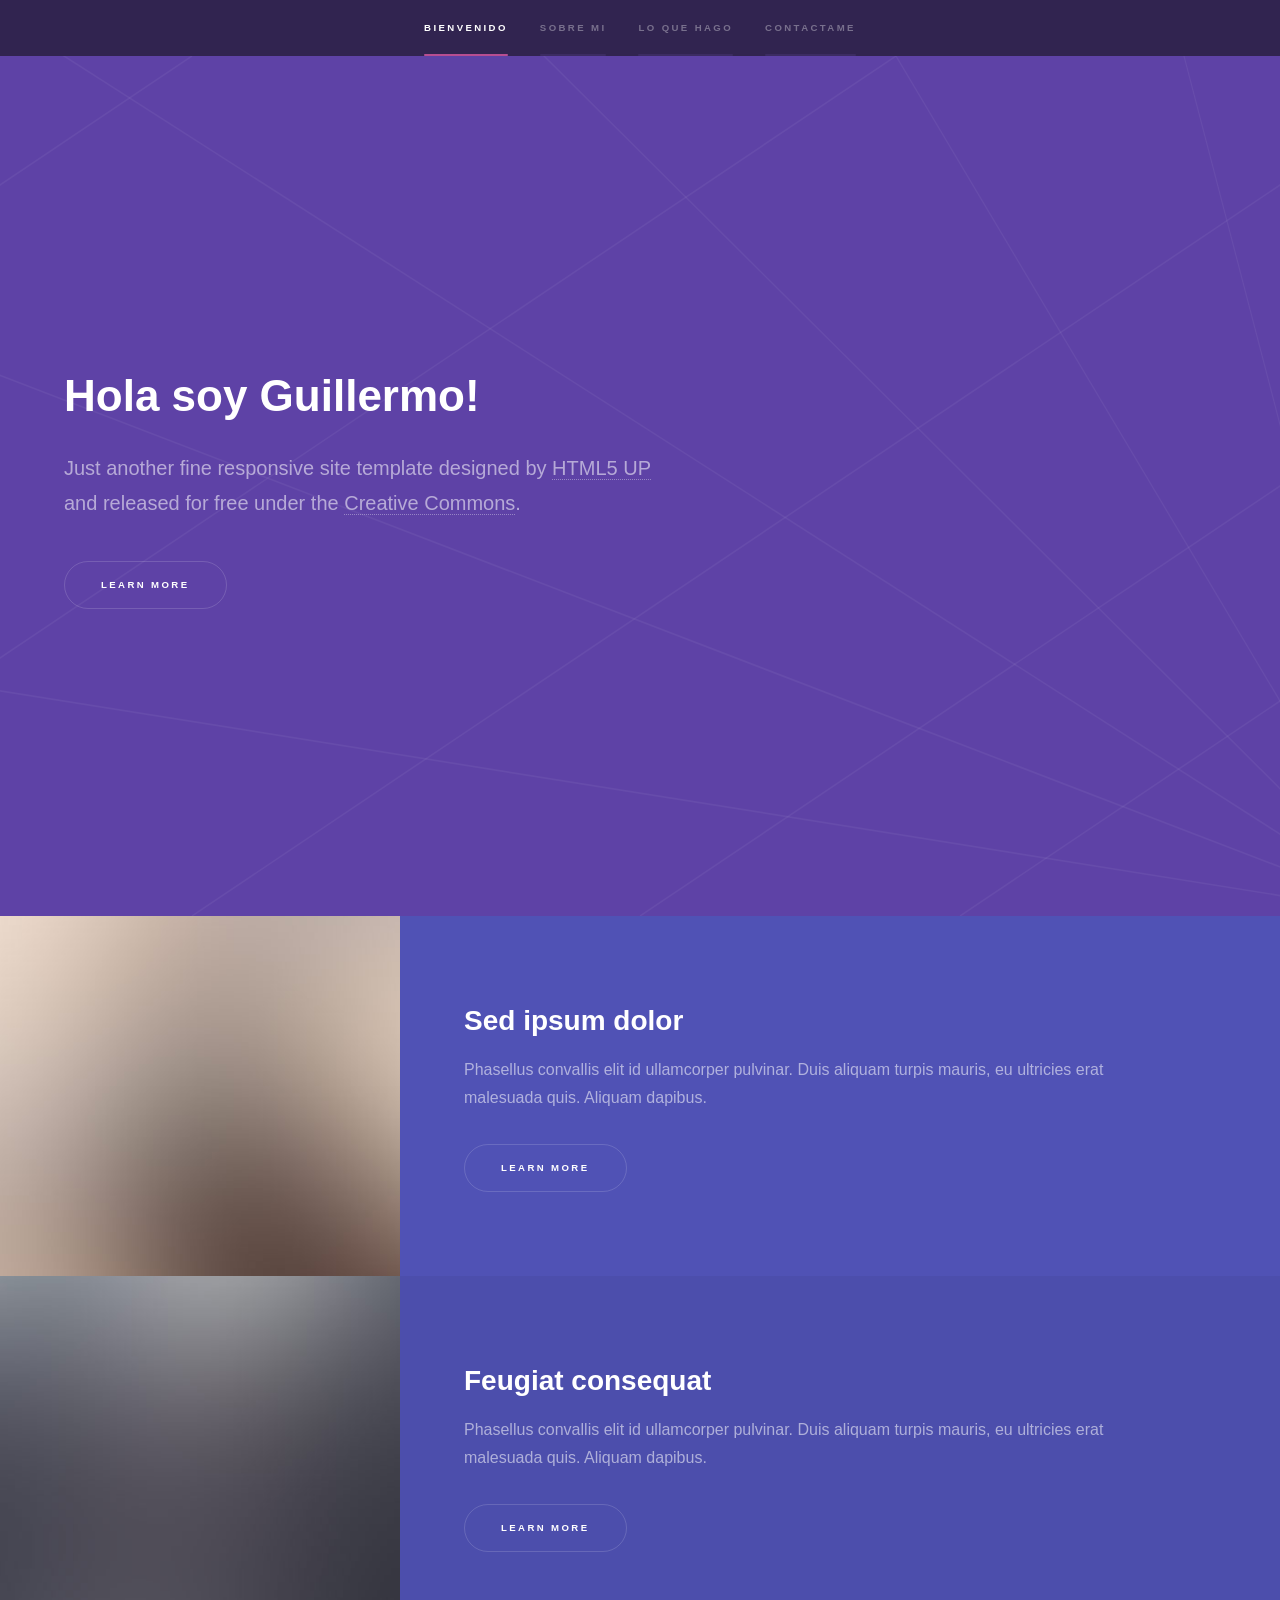
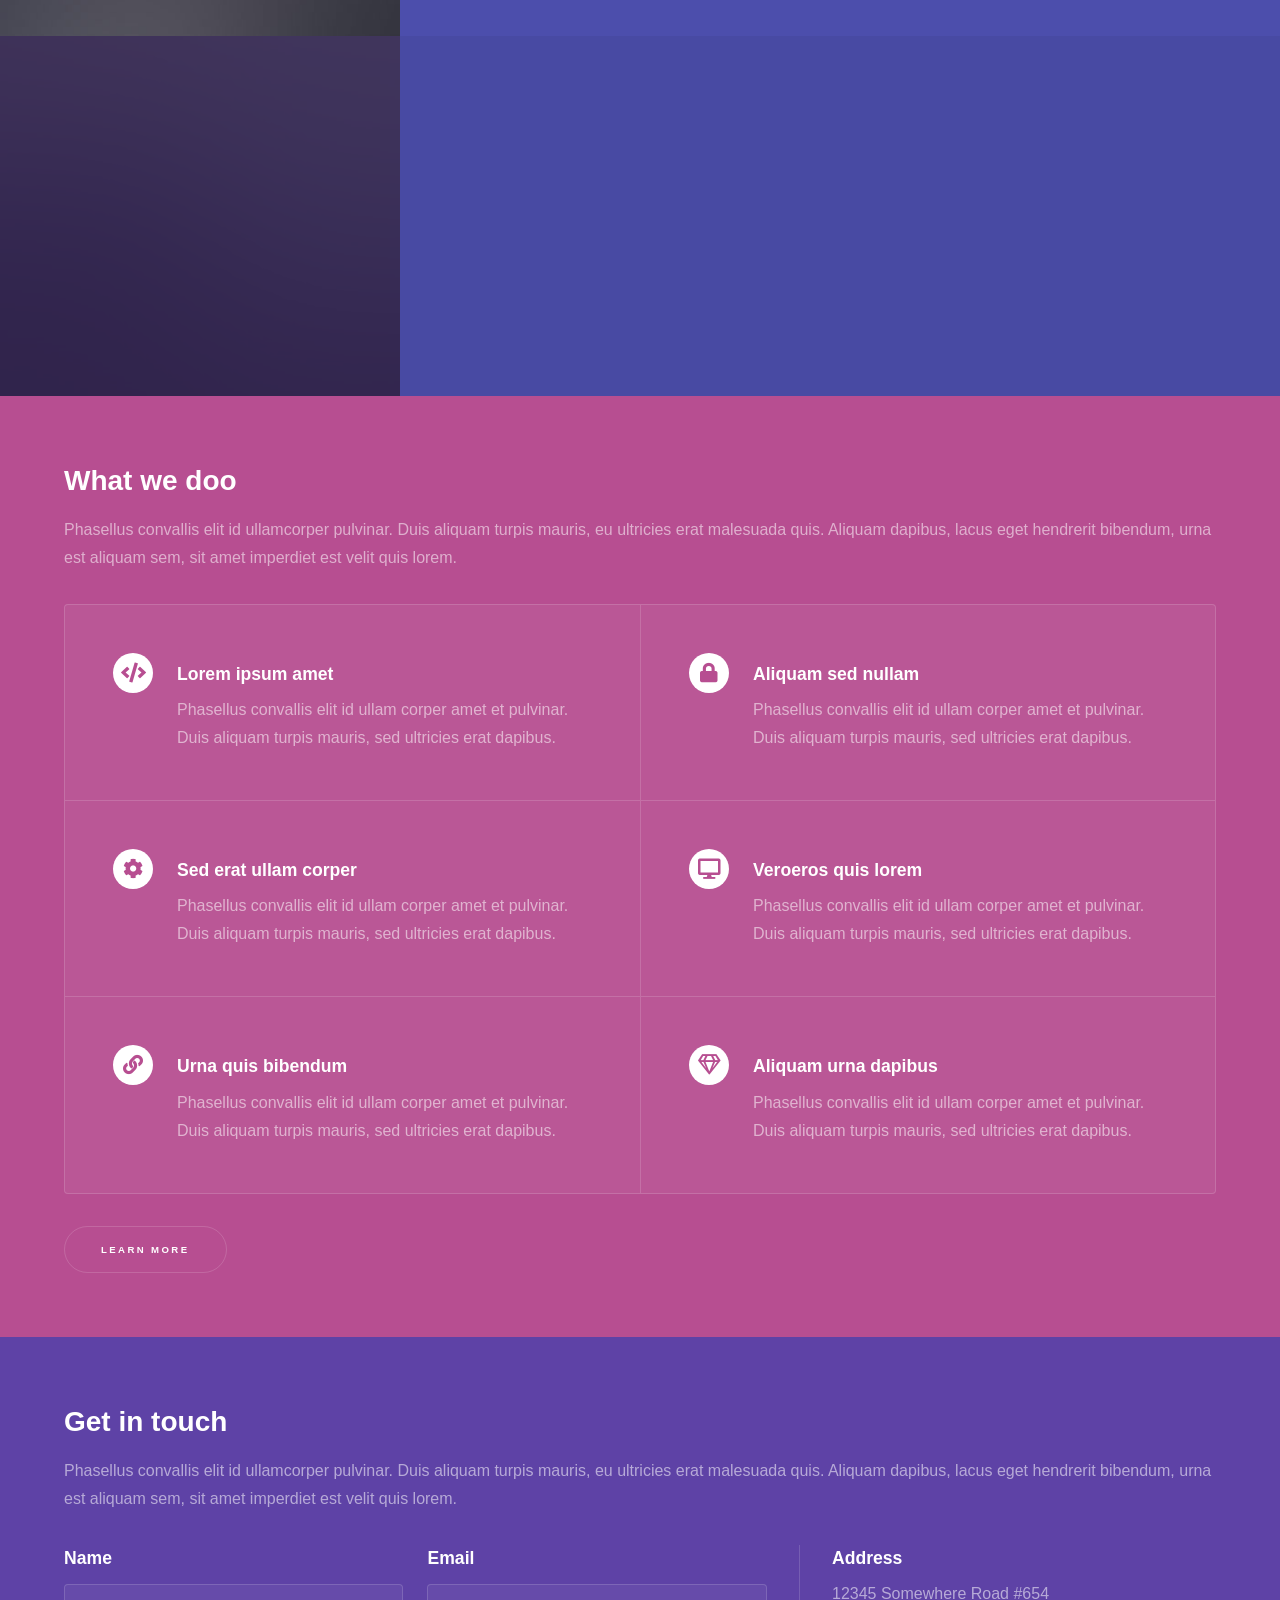
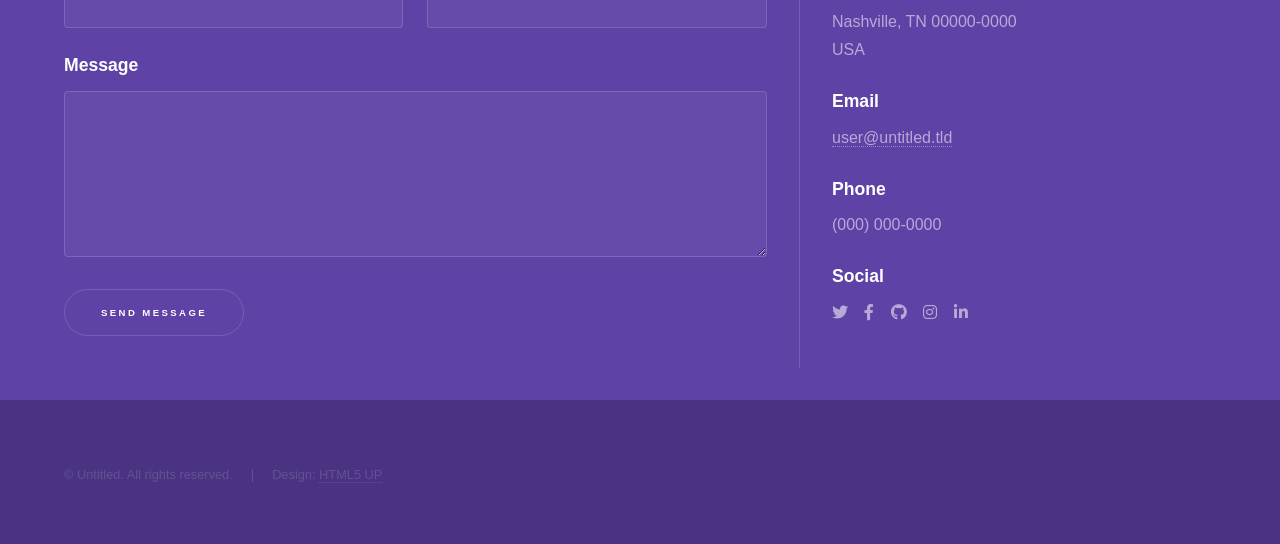
==== commit 725f7d89: "otro commit" ====
--- a/index.html
+++ b/index.html
@@ -1,16 +1,12 @@
 <!DOCTYPE HTML>
-<!--
-	Hyperspace by HTML5 UP
-	html5up.net | @ajlkn
-	Free for personal and commercial use under the CCA 3.0 license (html5up.net/license)
--->
+
 <html>
 	<head>
 		<title>Guillermo Tapia Desauguste</title>
 		<meta charset="utf-8" />
 		<meta name="viewport" content="width=device-width, initial-scale=1, user-scalable=no" />
-		<link rel="stylesheet" href="assets/css/main.css" />
-		<noscript><link rel="stylesheet" href="assets/css/noscript.css" /></noscript>
+		<link rel="stylesheet" href="/assets/css/main.css" />
+		<noscript><link rel="stylesheet" href="/assets/css/noscript.css" /></noscript>
 	</head>
 	<body class="is-preload">
 
@@ -46,37 +42,37 @@
 				<!-- One -->
 					<section id="one" class="wrapper style2 spotlights">
 						<section>
-							<a href="#" class="image"><img src="images/pic01.jpg" alt="" data-position="center center" /></a>
+							<a href="#" class="image"><img src="/images/pic01.jpg" alt="" data-position="center center" /></a>
 							<div class="content">
 								<div class="inner">
 									<h2>Sed ipsum dolor</h2>
 									<p>Phasellus convallis elit id ullamcorper pulvinar. Duis aliquam turpis mauris, eu ultricies erat malesuada quis. Aliquam dapibus.</p>
 									<ul class="actions">
-										<li><a href="generic.html" class="button">Learn more</a></li>
+										<li><a href="#" class="button">Learn more</a></li>
 									</ul>
 								</div>
 							</div>
 						</section>
 						<section>
-							<a href="#" class="image"><img src="images/pic02.jpg" alt="" data-position="top center" /></a>
+							<a href="#" class="image"><img src="/images/pic02.jpg" alt="" data-position="top center" /></a>
 							<div class="content">
 								<div class="inner">
 									<h2>Feugiat consequat</h2>
 									<p>Phasellus convallis elit id ullamcorper pulvinar. Duis aliquam turpis mauris, eu ultricies erat malesuada quis. Aliquam dapibus.</p>
 									<ul class="actions">
-										<li><a href="generic.html" class="button">Learn more</a></li>
+										<li><a href="#" class="button">Learn more</a></li>
 									</ul>
 								</div>
 							</div>
 						</section>
 						<section>
-							<a href="#" class="image"><img src="images/pic03.jpg" alt="" data-position="25% 25%" /></a>
+							<a href="#" class="image"><img src="/images/pic03.jpg" alt="" data-position="25% 25%" /></a>
 							<div class="content">
 								<div class="inner">
 									<h2>Ultricies aliquam</h2>
 									<p>Phasellus convallis elit id ullamcorper pulvinar. Duis aliquam turpis mauris, eu ultricies erat malesuada quis. Aliquam dapibus.</p>
 									<ul class="actions">
-										<li><a href="generic.html" class="button">Learn more</a></li>
+										<li><a href="#" class="button">Learn more</a></li>
 									</ul>
 								</div>
 							</div>
@@ -86,7 +82,7 @@
 				<!-- Two -->
 					<section id="two" class="wrapper style3 fade-up">
 						<div class="inner">
-							<h2>What we do</h2>
+							<h2>What we doo</h2>
 							<p>Phasellus convallis elit id ullamcorper pulvinar. Duis aliquam turpis mauris, eu ultricies erat malesuada quis. Aliquam dapibus, lacus eget hendrerit bibendum, urna est aliquam sem, sit amet imperdiet est velit quis lorem.</p>
 							<div class="features">
 								<section>
@@ -121,7 +117,7 @@
 								</section>
 							</div>
 							<ul class="actions">
-								<li><a href="generic.html" class="button">Learn more</a></li>
+								<li><a href="#" class="button">Learn more</a></li>
 							</ul>
 						</div>
 					</section>
@@ -197,13 +193,13 @@
 			</footer>
 
 		<!-- Scripts -->
-			<script src="assets/js/jquery.min.js"></script>
-			<script src="assets/js/jquery.scrollex.min.js"></script>
-			<script src="assets/js/jquery.scrolly.min.js"></script>
-			<script src="assets/js/browser.min.js"></script>
-			<script src="assets/js/breakpoints.min.js"></script>
-			<script src="assets/js/util.js"></script>
-			<script src="assets/js/main.js"></script>
+			<script src="/assets/js/jquery.min.js"></script>
+			<script src="/assets/js/jquery.scrollex.min.js"></script>
+			<script src="/assets/js/jquery.scrolly.min.js"></script>
+			<script src="/assets/js/browser.min.js"></script>
+			<script src="/assets/js/breakpoints.min.js"></script>
+			<script src="/assets/js/util.js"></script>
+			<script src="/assets/js/main.js"></script>
 
 	</body>
 </html>
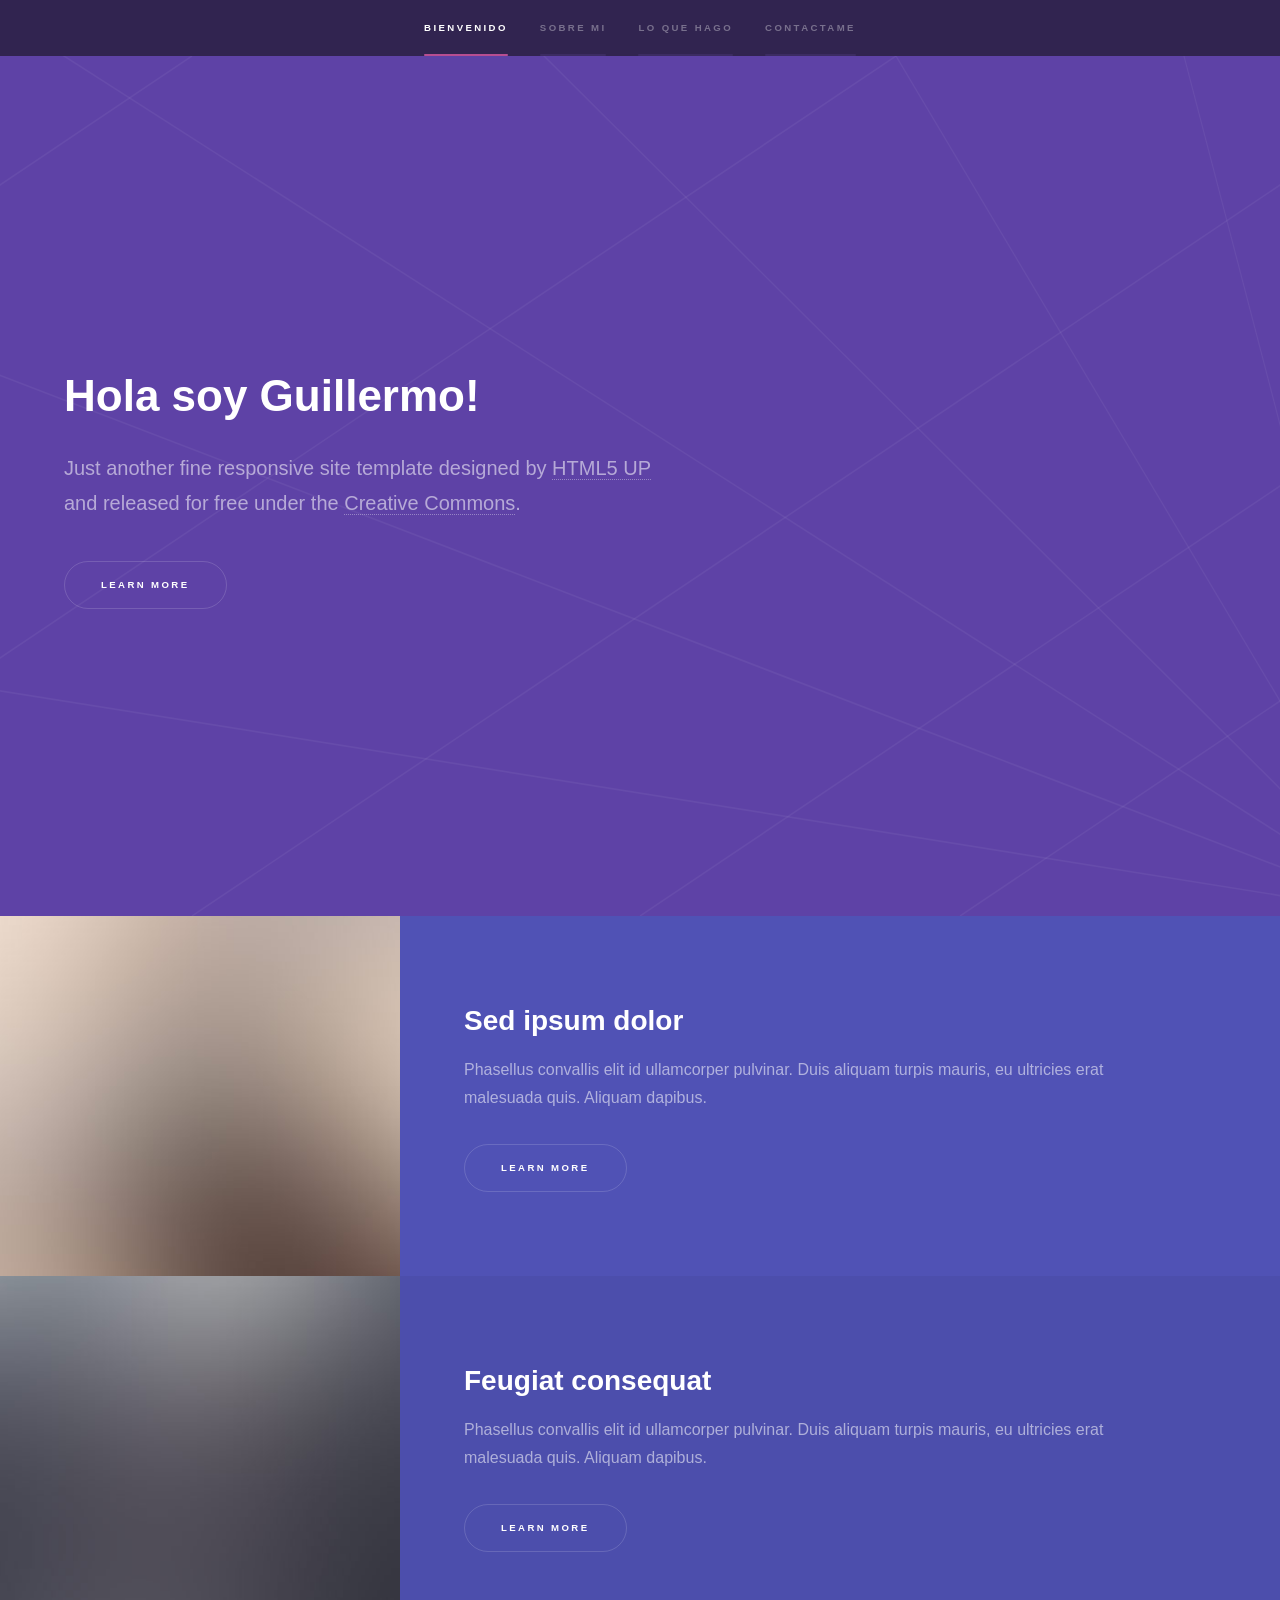
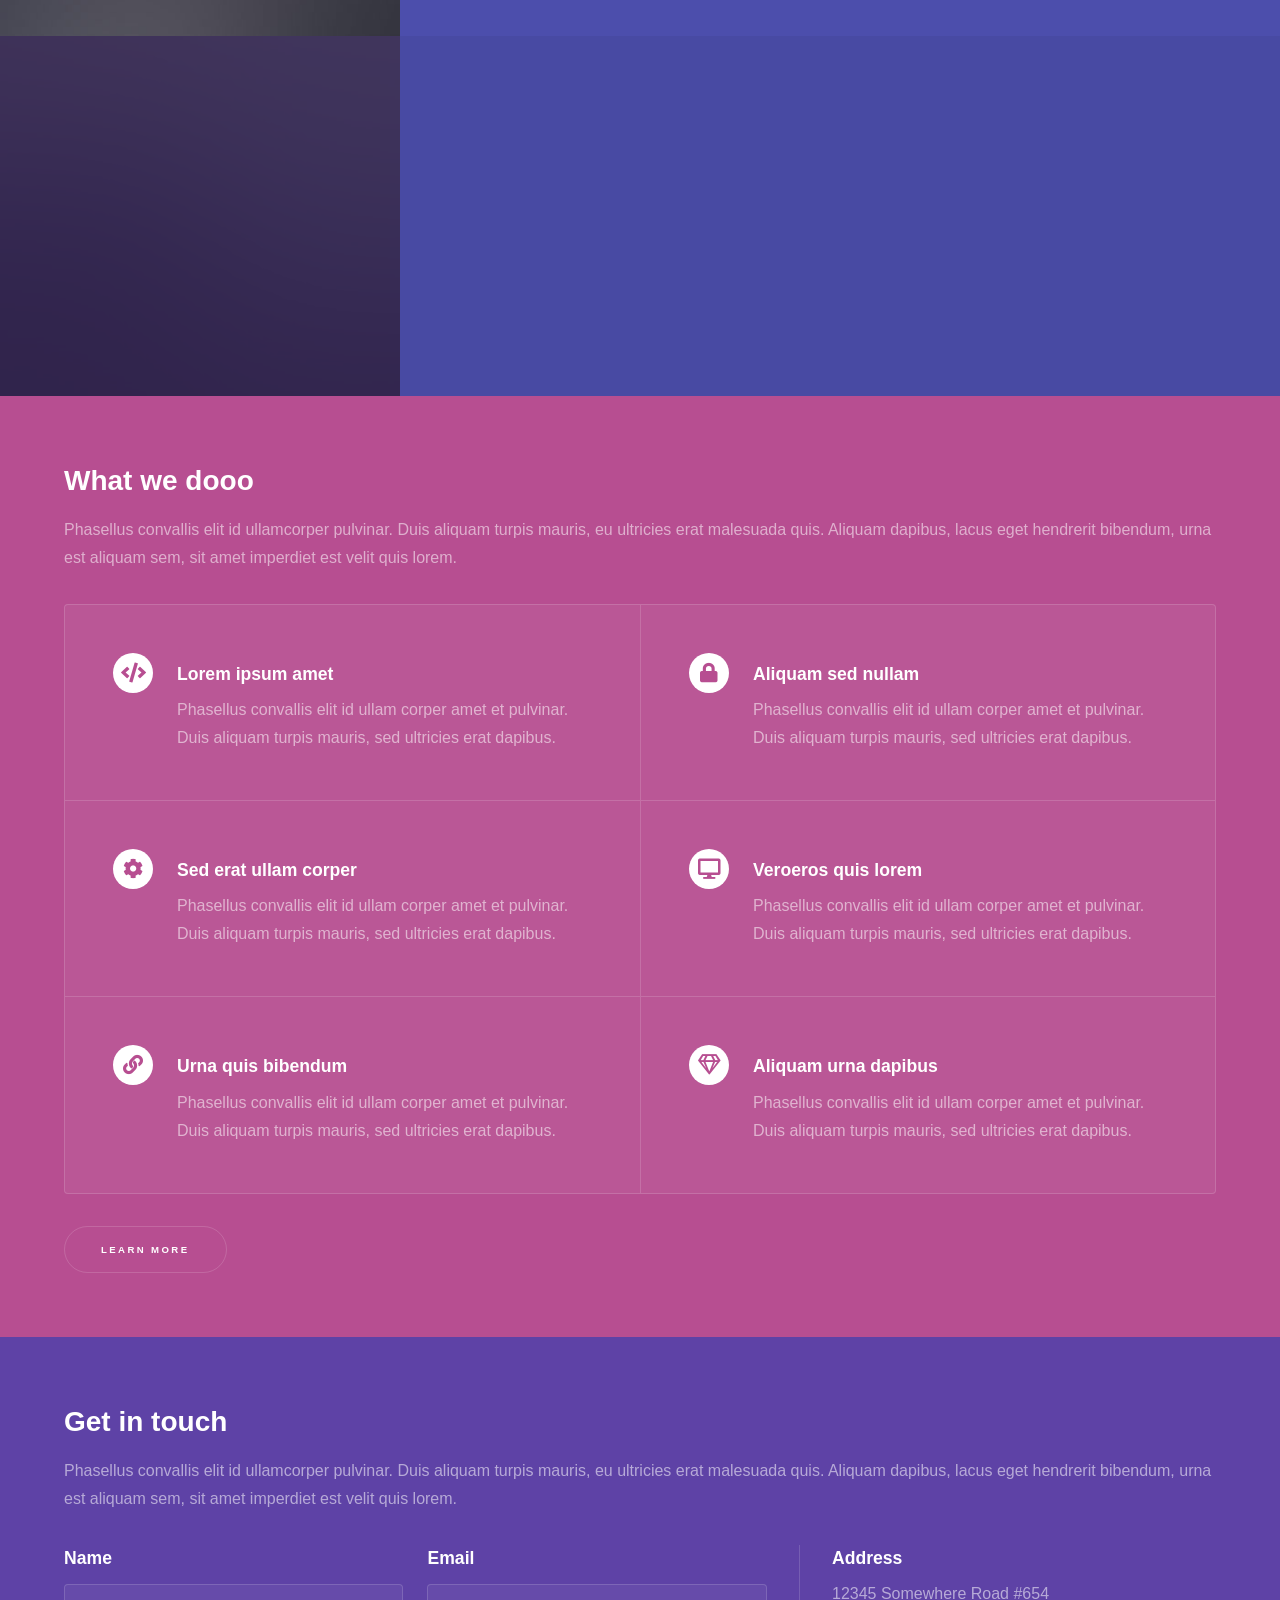
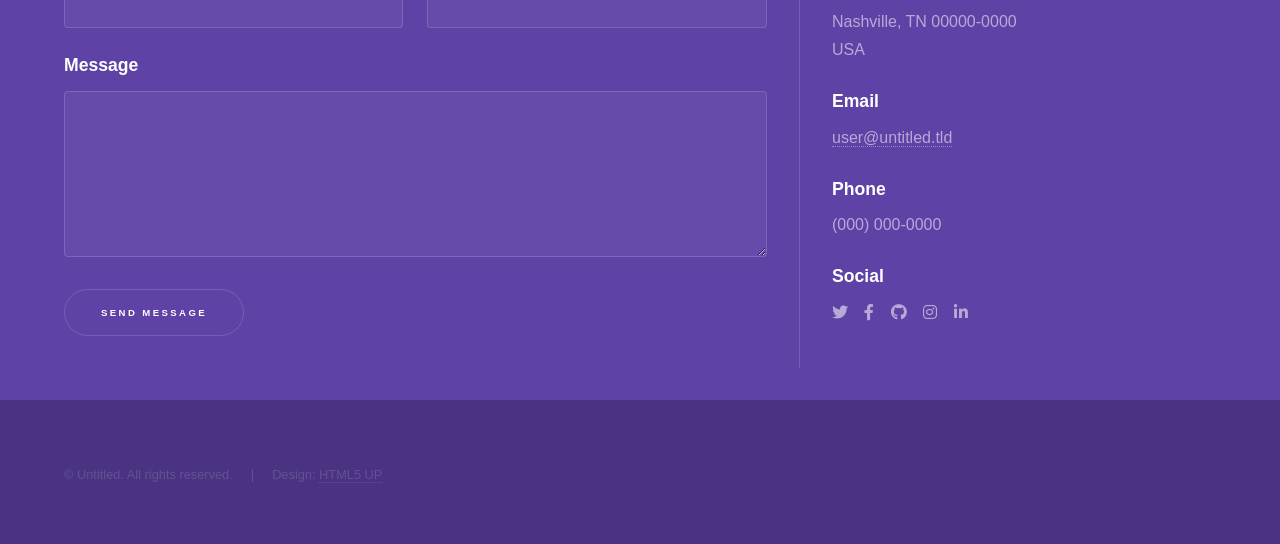
==== commit ebb02a8e: "otro commit de prueba" ====
--- a/index.html
+++ b/index.html
@@ -82,7 +82,7 @@
 				<!-- Two -->
 					<section id="two" class="wrapper style3 fade-up">
 						<div class="inner">
-							<h2>What we doo</h2>
+							<h2>What we dooo</h2>
 							<p>Phasellus convallis elit id ullamcorper pulvinar. Duis aliquam turpis mauris, eu ultricies erat malesuada quis. Aliquam dapibus, lacus eget hendrerit bibendum, urna est aliquam sem, sit amet imperdiet est velit quis lorem.</p>
 							<div class="features">
 								<section>
